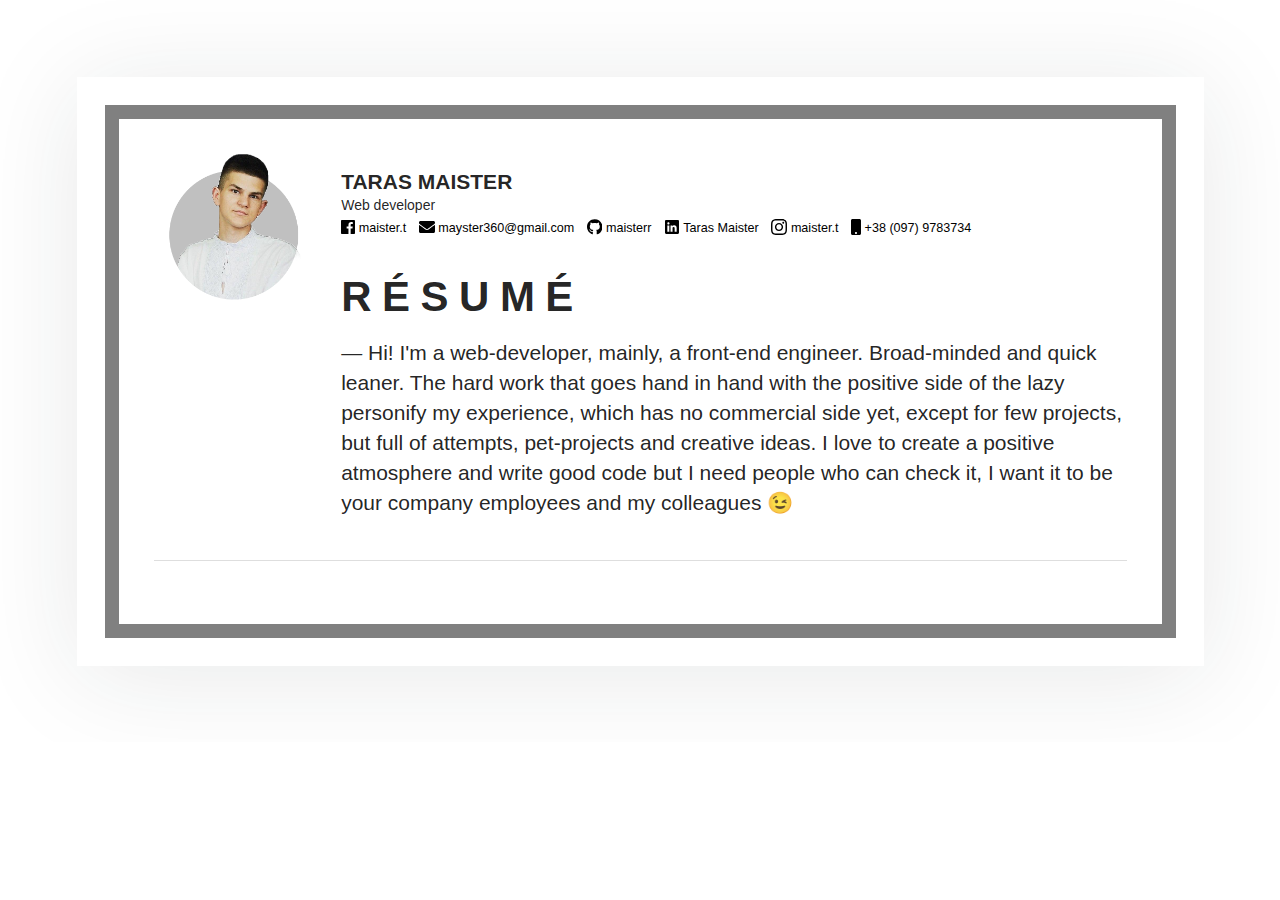
==== index.html @ 9e54b48c "Added primary information and added icons/avatar styles" ====
<!DOCTYPE html>
<html>
  <head>
    <meta charset="utf-8">
    <meta http-equiv="x-ua-compatible" content="ie=edge">
    <meta name="description" content="My very own personal website.">
    <meta name="google" content="nositelinkssearchbox">
    <meta name="google" content="notranslate">
    <meta name="googlebot" content="index,follow">
    <meta name="robots" content="index,follow">
    <meta name="subject" content="This is just a résumé.">
    <meta name="twitter:card" content="summary_large_image">
    <meta name="viewport" content="width=device-width, initial-scale=1">
    <meta name="theme-color" content="white">
    <meta property="og:description" content="&mdash; Hi! I'm a software developer, specifically, a front-end engineer. Broad-minded and quick leaner.
The hard work that goes hand in hand with the positive side of the lazy personify my experience, which has no commercial side yet, except for few projects, but full of attempts, pet-projects and creative ideas. I love to create a positive atmosphere and write good code but i need people who can check it, i want it to be your company employees and my colleagues.">
    <meta property="og:locale" content="en_US">
    <meta property="og:title" content="Taras Maister &mdash; Résumé">
    <meta property="og:type" content="website">
    <title>Maister Taras &mdash; Résumé</title>
    <link rel="stylesheet" href="./assets/styles/base.css">
    <link rel="stylesheet" href="./assets/styles/style.css">
  </head>
  <body>
  <main>
    <article>
      <div class="page" style="border-color: gray;">
        <div class="stackable grid">
          <div class="row">
            <div class="three wide center aligned column">
              <div class="avatar-wrapper">
                <object class="avatar" data="assets/images/avatar.png" role="img" aria-label="My photo"></object>
              </div>
            </div>
            <div class="thirteen wide column">
              <div class="stackable grid">
                <div class="sixteen wide column">
                  <h1 class="name">Taras Maister</h1>
                  <div class="job">Web developer</div>
                  <ul class="contacts">
                    <li>
                      <a href="https://www.facebook.com/maister.t" rel="author" class="facebook">
                        <svg class="icon" xmlns="http://www.w3.org/2000/svg" viewBox="0 0 448 512"><path d="M448 56.7v398.5c0 13.7-11.1 24.7-24.7 24.7H309.1V306.5h58.2l8.7-67.6h-67v-43.2c0-19.6 5.4-32.9 33.5-32.9h35.8v-60.5c-6.2-.8-27.4-2.7-52.2-2.7-51.6 0-87 31.5-87 89.4v49.9h-58.4v67.6h58.4V480H24.7C11.1 480 0 468.9 0 455.3V56.7C0 43.1 11.1 32 24.7 32h398.5c13.7 0 24.8 11.1 24.8 24.7z"/></svg>
                        <span>maister.t</span>
                      </a>
                    </li>
                    <li>
                      <a href="mailto:mayster360@gmail.com" rel="author" class="mail">
                        <svg class="icon" xmlns="http://www.w3.org/2000/svg" viewBox="0 0 512 512"><path d="M502.3 190.8c3.9-3.1 9.7-.2 9.7 4.7V400c0 26.5-21.5 48-48 48H48c-26.5 0-48-21.5-48-48V195.6c0-5 5.7-7.8 9.7-4.7 22.4 17.4 52.1 39.5 154.1 113.6 21.1 15.4 56.7 47.8 92.2 47.6 35.7.3 72-32.8 92.3-47.6 102-74.1 131.6-96.3 154-113.7zM256 320c23.2.4 56.6-29.2 73.4-41.4 132.7-96.3 142.8-104.7 173.4-128.7 5.8-4.5 9.2-11.5 9.2-18.9v-19c0-26.5-21.5-48-48-48H48C21.5 64 0 85.5 0 112v19c0 7.4 3.4 14.3 9.2 18.9 30.6 23.9 40.7 32.4 173.4 128.7 16.8 12.2 50.2 41.8 73.4 41.4z"></path></svg>
                        <span>mayster360@gmail.com</span>
                      </a>
                    </li>
                    <li>
                      <a href="https://github.com/maisterr" rel="author" class="github">
                        <svg class="icon" xmlns="http://www.w3.org/2000/svg" viewBox="0 0 496 512"><path d="M165.9 397.4c0 2-2.3 3.6-5.2 3.6-3.3.3-5.6-1.3-5.6-3.6 0-2 2.3-3.6 5.2-3.6 3-.3 5.6 1.3 5.6 3.6zm-31.1-4.5c-.7 2 1.3 4.3 4.3 4.9 2.6 1 5.6 0 6.2-2s-1.3-4.3-4.3-5.2c-2.6-.7-5.5.3-6.2 2.3zm44.2-1.7c-2.9.7-4.9 2.6-4.6 4.9.3 2 2.9 3.3 5.9 2.6 2.9-.7 4.9-2.6 4.6-4.6-.3-1.9-3-3.2-5.9-2.9zM244.8 8C106.1 8 0 113.3 0 252c0 110.9 69.8 205.8 169.5 239.2 12.8 2.3 17.3-5.6 17.3-12.1 0-6.2-.3-40.4-.3-61.4 0 0-70 15-84.7-29.8 0 0-11.4-29.1-27.8-36.6 0 0-22.9-15.7 1.6-15.4 0 0 24.9 2 38.6 25.8 21.9 38.6 58.6 27.5 72.9 20.9 2.3-16 8.8-27.1 16-33.7-55.9-6.2-112.3-14.3-112.3-110.5 0-27.5 7.6-41.3 23.6-58.9-2.6-6.5-11.1-33.3 2.6-67.9 20.9-6.5 69 27 69 27 20-5.6 41.5-8.5 62.8-8.5s42.8 2.9 62.8 8.5c0 0 48.1-33.6 69-27 13.7 34.7 5.2 61.4 2.6 67.9 16 17.7 25.8 31.5 25.8 58.9 0 96.5-58.9 104.2-114.8 110.5 9.2 7.9 17 22.9 17 46.4 0 33.7-.3 75.4-.3 83.6 0 6.5 4.6 14.4 17.3 12.1C428.2 457.8 496 362.9 496 252 496 113.3 383.5 8 244.8 8zM97.2 352.9c-1.3 1-1 3.3.7 5.2 1.6 1.6 3.9 2.3 5.2 1 1.3-1 1-3.3-.7-5.2-1.6-1.6-3.9-2.3-5.2-1zm-10.8-8.1c-.7 1.3.3 2.9 2.3 3.9 1.6 1 3.6.7 4.3-.7.7-1.3-.3-2.9-2.3-3.9-2-.6-3.6-.3-4.3.7zm32.4 35.6c-1.6 1.3-1 4.3 1.3 6.2 2.3 2.3 5.2 2.6 6.5 1 1.3-1.3.7-4.3-1.3-6.2-2.2-2.3-5.2-2.6-6.5-1zm-11.4-14.7c-1.6 1-1.6 3.6 0 5.9 1.6 2.3 4.3 3.3 5.6 2.3 1.6-1.3 1.6-3.9 0-6.2-1.4-2.3-4-3.3-5.6-2z"/></svg>
                        <span>maisterr</span>
                      </a>
                    </li>
                    <li>
                      <a href="https://www.linkedin.com/in/taras-maister-688119186/" rel="author" class="linkedin">
                        <svg class="icon" xmlns="http://www.w3.org/2000/svg" viewBox="0 0 512 512"><path d="M444.17 32H70.28C49.85 32 32 46.7 32 66.89v374.72C32 461.91 49.85 480 70.28 480h373.78c20.54 0 35.94-18.21 35.94-38.39V66.89C480.12 46.7 464.6 32 444.17 32zm-273.3 373.43h-64.18V205.88h64.18zM141 175.54h-.46c-20.54 0-33.84-15.29-33.84-34.43c0-19.49 13.65-34.42 34.65-34.42s33.85 14.82 34.31 34.42c-.01 19.14-13.31 34.43-34.66 34.43zm264.43 229.89h-64.18V296.32c0-26.14-9.34-44-32.56-44c-17.74 0-28.24 12-32.91 23.69c-1.75 4.2-2.22 9.92-2.22 15.76v113.66h-64.18V205.88h64.18v27.77c9.34-13.3 23.93-32.44 57.88-32.44c42.13 0 74 27.77 74 87.64z"/></svg>
                        <span>Taras Maister</span>
                      </a>
                    </li>
                    <li>
                      <a href="https://instagram.com/maister.t" rel="author" class="instagram">
                        <svg class="icon" xmlns="http://www.w3.org/2000/svg" viewBox="0 0 511 511.9"><path d="m510.949219 150.5c-1.199219-27.199219-5.597657-45.898438-11.898438-62.101562-6.5-17.199219-16.5-32.597657-29.601562-45.398438-12.800781-13-28.300781-23.101562-45.300781-29.5-16.296876-6.300781-34.898438-10.699219-62.097657-11.898438-27.402343-1.300781-36.101562-1.601562-105.601562-1.601562s-78.199219.300781-105.5 1.5c-27.199219 1.199219-45.898438 5.601562-62.097657 11.898438-17.203124 6.5-32.601562 16.5-45.402343 29.601562-13 12.800781-23.097657 28.300781-29.5 45.300781-6.300781 16.300781-10.699219 34.898438-11.898438 62.097657-1.300781 27.402343-1.601562 36.101562-1.601562 105.601562s.300781 78.199219 1.5 105.5c1.199219 27.199219 5.601562 45.898438 11.902343 62.101562 6.5 17.199219 16.597657 32.597657 29.597657 45.398438 12.800781 13 28.300781 23.101562 45.300781 29.5 16.300781 6.300781 34.898438 10.699219 62.101562 11.898438 27.296876 1.203124 36 1.5 105.5 1.5s78.199219-.296876 105.5-1.5c27.199219-1.199219 45.898438-5.597657 62.097657-11.898438 34.402343-13.300781 61.601562-40.5 74.902343-74.898438 6.296876-16.300781 10.699219-34.902343 11.898438-62.101562 1.199219-27.300781 1.5-36 1.5-105.5s-.101562-78.199219-1.300781-105.5zm-46.097657 209c-1.101562 25-5.300781 38.5-8.800781 47.5-8.601562 22.300781-26.300781 40-48.601562 48.601562-9 3.5-22.597657 7.699219-47.5 8.796876-27 1.203124-35.097657 1.5-103.398438 1.5s-76.5-.296876-103.402343-1.5c-25-1.097657-38.5-5.296876-47.5-8.796876-11.097657-4.101562-21.199219-10.601562-29.398438-19.101562-8.5-8.300781-15-18.300781-19.101562-29.398438-3.5-9-7.699219-22.601562-8.796876-47.5-1.203124-27-1.5-35.101562-1.5-103.402343s.296876-76.5 1.5-103.398438c1.097657-25 5.296876-38.5 8.796876-47.5 4.101562-11.101562 10.601562-21.199219 19.203124-29.402343 8.296876-8.5 18.296876-15 29.398438-19.097657 9-3.5 22.601562-7.699219 47.5-8.800781 27-1.199219 35.101562-1.5 103.398438-1.5 68.402343 0 76.5.300781 103.402343 1.5 25 1.101562 38.5 5.300781 47.5 8.800781 11.097657 4.097657 21.199219 10.597657 29.398438 19.097657 8.5 8.300781 15 18.300781 19.101562 29.402343 3.5 9 7.699219 22.597657 8.800781 47.5 1.199219 27 1.5 35.097657 1.5 103.398438s-.300781 76.300781-1.5 103.300781zm0 0"/><path d="m256.449219 124.5c-72.597657 0-131.5 58.898438-131.5 131.5s58.902343 131.5 131.5 131.5c72.601562 0 131.5-58.898438 131.5-131.5s-58.898438-131.5-131.5-131.5zm0 216.800781c-47.097657 0-85.300781-38.199219-85.300781-85.300781s38.203124-85.300781 85.300781-85.300781c47.101562 0 85.300781 38.199219 85.300781 85.300781s-38.199219 85.300781-85.300781 85.300781zm0 0"/><path d="m423.851562 119.300781c0 16.953125-13.746093 30.699219-30.703124 30.699219-16.953126 0-30.699219-13.746094-30.699219-30.699219 0-16.957031 13.746093-30.699219 30.699219-30.699219 16.957031 0 30.703124 13.742188 30.703124 30.699219zm0 0"/></svg>
                        <span>maister.t</span>
                      </a>
                    </li>
                    <li>
                      <a href="tel:+380979783734" rel="author" class="phone">
                        <svg class="icon" xmlns="http://www.w3.org/2000/svg" viewBox="0 0 320 512"><path d="M272 0H48C21.5 0 0 21.5 0 48v416c0 26.5 21.5 48 48 48h224c26.5 0 48-21.5 48-48V48c0-26.5-21.5-48-48-48zM160 480c-17.7 0-32-14.3-32-32s14.3-32 32-32 32 14.3 32 32-14.3 32-32 32z"></path></svg>
                        <span>+38 (097) 9783734</span>
                      </a>
                    </li>
                  </ul>
                </div>
                <div class="sixteen wide mobile only column">
                  <div class="divider"></div>
                </div>
                <div class="sixteen wide column">
                  <h2>Résumé</h2>
                  <p>&mdash; Hi! I'm a web-developer, mainly, a front-end engineer. Broad-minded and quick leaner.
                    The hard work that goes hand in hand with the positive side of the lazy personify my experience, which has no commercial side yet, except for few projects, but full of attempts, pet-projects and creative ideas. I love to create a positive atmosphere and write good code but I need people who can check it, I want it to be your company employees and my colleagues &#128521;</p>
                </div>
              </div>
            </div>
          </div>
          <div class="row">
            <div class="sixteen wide column">
              <div class="divider"></div>
            </div>
          </div>
          <div class="row">
            <div class="ten wide column">
              <!-- Experience -->
            </div>
            <div class="six wide column">
              <!-- Languages -->
              <!-- Skills -->
              <!-- Character -->
              <!-- Likes -->
              <!-- Dislikes -->
              <!-- Wants -->
              <!-- Education -->
              <!-- Articles -->
            </div>
          </div>
        </div>
      </div>
    </article>
  </main>
  </body>
</html>
---- assets/styles/base.css ----
::-moz-selection {
    background: yellow;
}
::selection {
    background: yellow;
}
*,
*:before,
*:after {
    box-sizing: inherit;
}
html {
    font-size: 14px;
    -webkit-text-size-adjust: 100%;
    text-size-adjust: 100%;
    box-sizing: border-box;
}
html,
body {
    margin: 0;
    line-height: 1.4285em;
    color: rgba(0, 0, 0, 0.87);
}
body {
    font-family: -apple-system, BlinkMacSystemFont, "Segoe UI", Roboto,
    Oxygen-Sans, Ubuntu, Cantarell, "Helvetica Neue", sans-serif;
}
h1,
h2,
h3,
h4,
h5 {
    line-height: 1.28571429em;
    margin: 0 0 1rem 0;
    font-weight: bold;
    padding: 0;
}
h1:last-child,
h2:last-child,
h3:last-child,
h4:last-child,
h5:last-child {
    margin-bottom: 0;
}
h1,
h2,
h3 {
    text-transform: uppercase;
}
h1 {
    font-weight: 900;
    font-size: 1.5rem;
    margin-bottom: 0;
}
h2 {
    font-weight: 900;
    font-size: 3rem;
    letter-spacing: 0.25em;
}
h2 + p {
    font-weight: 300;
    font-size: 1.5rem;
    margin-bottom: 0.25em;
}
h3 {
    font-weight: 700;
    font-size: 1.25rem;
    letter-spacing: 0.15em;
}
h4 {
    font-size: 1.125rem;
}
h5 {
    font-size: 1rem;
}
h6 {
    font-size: 0.75rem;
    letter-spacing: 0.15em;
    text-transform: uppercase;
    margin: 0 0 1em 0;
}
section {
    padding: 1em 0;
}
p {
    margin: 0 0 1em;
    line-height: 1.4285em;
}
p:first-child {
    margin-top: 0;
}
p:last-child {
    margin-bottom: 0;
}
strong {
    font-weight: 600;
}
small {
    font-size: 80%;
}
ul,
ol {
    list-style: none outside none;
    padding-left: 1.5em;
    margin: 0;
}
ol {
    counter-reset: ol-counter;
}
li {
    list-style: none outside none;
}
ul > li:before {
    content: "●";
    font-family: "Arial";
    float: left;
    width: 1.5em;
    margin-left: -1.5em;
    text-align: center;
}
ol > li:before {
    content: counter(ol-counter);
    counter-increment: ol-counter;
    float: left;
    width: 1rem;
    border-radius: 0.25em;
    background: transparent;
    color: inherit;
    font-weight: bold;
    font-size: 0.7em;
    font-family: inherit;
    display: flex;
    align-items: center;
    justify-content: center;
    margin-left: calc(-1.5rem + 0.5rem / 2);
    height: 1rem;
    margin-top: calc((1.4285rem - 1rem) / 2);
}
ol.inverted > li:before {
    background: black;
    color: white;
    font-weight: normal;
}
a {
    color: blue;
    background-color: transparent;
    text-decoration: none;
}
a[rel="external"]:not(.label):hover,
a.language:hover span {
    text-decoration: underline;
}

/* Prevent `sub` and `sup` elements from affecting the line height in all browsers */
sub,
sup {
    font-size: 75%;
    line-height: 0;
    position: relative;
    vertical-align: baseline;
}
sub {
    bottom: -0.25em;
}
sup {
    top: -0.5em;
}

/* Remove the border on images inside links in IE 10 */
img {
    border-style: none;
}

/* Change the font styles in all browsers, remove the margin in Firefox and Safari */
button,
input {
    font-family: inherit;
    font-size: 100%;
    line-height: 1.15;
    margin: 0;
}

/* Show the overflow in IE and Edge */
button,
input {
    overflow: visible;
}

/* Remove the inheritance of text transform in Edge, Firefox, and IE */
button {
    text-transform: none;
}

/* Correct the inability to style clickable types in iOS and Safari	*/
button,
[type="button"] {
    -webkit-appearance: button;
    appearance: button;
}

/* Remove the inner border and padding in Firefox	*/
button::-moz-focus-inner,
[type="button"]::-moz-focus-inner {
    border-style: none;
    padding: 0;
}

/* Restore the focus styles unset by the previous rule */
button:-moz-focusring,
[type="button"]:-moz-focusring {
    outline: 1px dotted ButtonText;
}

/* Add the correct box sizing in IE 10, remove the padding in IE 10 */
[type="checkbox"] {
    box-sizing: border-box;
    padding: 0;
}

/* Utiltities */
.nowrap {
    white-space: nowrap;
}

/* Article */
article {
    max-width: 100%;
    margin-left: auto;
    margin-right: auto;
}
@media only screen and (min-width: 768px) and (max-width: 991px) {
    article {
        width: 723px;
        margin-top: calc((100% - 723px) / 2);
        margin-bottom: calc((100% - 723px) / 2);
    }
}
@media only screen and (min-width: 992px) and (max-width: 1199px) {
    article {
        width: 933px;
        margin-top: calc((100% - 933px) / 2);
        margin-bottom: calc((100% - 933px) / 2);
    }
}
@media only screen and (min-width: 1200px) {
    article {
        width: 1127px;
        margin-top: calc((100% - 1127px) / 2);
        margin-bottom: calc((100% - 1127px) / 2);
    }
}

/* Page */
.page {
    position: relative;
    padding: 3em;
    background: white;
    box-shadow: 0 10px 100px 0 rgba(34, 36, 38, 0.1);
    transition: box-shadow 0.2s linear;
}
.page[style^="border-color"] {
    padding: 4.5em;
}
.page[style^="border-color"]:before {
    content: " ";
    display: block;
    position: absolute;
    left: 2em;
    top: 2em;
    right: 2em;
    bottom: 2em;
    border-color: inherit;
    border-width: 1em;
    border-style: solid;
    pointer-events: none;
    transition: border-color 0.2s ease-in-out;
}
@media only screen {
    .page:hover {
        box-shadow: 0 10px 100px 0 rgba(34, 36, 38, 0.3);
    }
}
@media only screen and (max-width: 767px) {
    .page,
    .page[style^="border-color"] {
        padding: 0;
    }
    .page[style^="border-color"]:before {
        display: none;
    }
}

/**
 * # Semantic UI - 2.4.2
 * https://github.com/Semantic-Org/Semantic-UI
 * https://www.semantic-ui.com/
 * Copyright 2014 Contributors
 * Released under the MIT license
 * https://opensource.org/licenses/MIT
 */
.grid {
    display: flex;
    flex-direction: row;
    flex-wrap: wrap;
    align-items: stretch;
    padding: 0;
    /**
     * Temporary hack to be sure avatar
     * is rendered on print preview
     */
    display: block !important;
}
.grid .grid {
    margin-left: -1em;
    margin-right: -1em;
}

/* Rows */
.grid > .row {
    position: relative;
    display: flex;
    flex-direction: row;
    flex-wrap: wrap;
    justify-content: inherit;
    align-items: stretch;
    width: 100% !important;
    padding: 0rem;
    padding-top: 1rem;
    padding-bottom: 1rem;
}

/* Columns */
/* Standard 16 column */
.grid > .column:not(.row),
.grid > .row > .column {
    position: relative;
    display: inline-block;
    width: 6.25%;
    padding-left: 1rem;
    padding-right: 1rem;
    vertical-align: top;
}
.grid > * {
    padding-left: 1rem;
    padding-right: 1rem;
}

/* Columns */
/* Vertical padding when no rows */
.grid > .column:not(.row) {
    padding-top: 1rem;
    padding-bottom: 1rem;
}
.grid > .row > .column {
    margin-top: 0;
    margin-bottom: 0;
}

/* Assume full width with one column */
.grid > .column:only-child,
.grid > .row > .column:only-child {
    width: 100%;
}

/* Column Width */
.grid > .row > [class*="one wide"].column,
.grid > .column.row > [class*="one wide"].column,
.grid > [class*="one wide"].column,
.column.grid > [class*="one wide"].column {
    width: 6.25% !important;
}
.grid > .row > [class*="two wide"].column,
.grid > .column.row > [class*="two wide"].column,
.grid > [class*="two wide"].column,
.column.grid > [class*="two wide"].column {
    width: 12.5% !important;
}
.grid > .row > [class*="three wide"].column,
.grid > .column.row > [class*="three wide"].column,
.grid > [class*="three wide"].column,
.column.grid > [class*="three wide"].column {
    width: 18.75% !important;
}
.grid > .row > [class*="four wide"].column,
.grid > .column.row > [class*="four wide"].column,
.grid > [class*="four wide"].column,
.column.grid > [class*="four wide"].column {
    width: 25% !important;
}
.grid > .row > [class*="five wide"].column,
.grid > .column.row > [class*="five wide"].column,
.grid > [class*="five wide"].column,
.column.grid > [class*="five wide"].column {
    width: 31.25% !important;
}
.grid > .row > [class*="six wide"].column,
.grid > .column.row > [class*="six wide"].column,
.grid > [class*="six wide"].column,
.column.grid > [class*="six wide"].column {
    width: 37.5% !important;
}
.grid > .row > [class*="seven wide"].column,
.grid > .column.row > [class*="seven wide"].column,
.grid > [class*="seven wide"].column,
.column.grid > [class*="seven wide"].column {
    width: 43.75% !important;
}
.grid > .row > [class*="eight wide"].column,
.grid > .column.row > [class*="eight wide"].column,
.grid > [class*="eight wide"].column,
.column.grid > [class*="eight wide"].column {
    width: 50% !important;
}
.grid > .row > [class*="nine wide"].column,
.grid > .column.row > [class*="nine wide"].column,
.grid > [class*="nine wide"].column,
.column.grid > [class*="nine wide"].column {
    width: 56.25% !important;
}
.grid > .row > [class*="ten wide"].column,
.grid > .column.row > [class*="ten wide"].column,
.grid > [class*="ten wide"].column,
.column.grid > [class*="ten wide"].column {
    width: 62.5% !important;
}
.grid > .row > [class*="eleven wide"].column,
.grid > .column.row > [class*="eleven wide"].column,
.grid > [class*="eleven wide"].column,
.column.grid > [class*="eleven wide"].column {
    width: 68.75% !important;
}
.grid > .row > [class*="twelve wide"].column,
.grid > .column.row > [class*="twelve wide"].column,
.grid > [class*="twelve wide"].column,
.column.grid > [class*="twelve wide"].column {
    width: 75% !important;
}
.grid > .row > [class*="thirteen wide"].column,
.grid > .column.row > [class*="thirteen wide"].column,
.grid > [class*="thirteen wide"].column,
.column.grid > [class*="thirteen wide"].column {
    width: 81.25% !important;
}
.grid > .row > [class*="fourteen wide"].column,
.grid > .column.row > [class*="fourteen wide"].column,
.grid > [class*="fourteen wide"].column,
.column.grid > [class*="fourteen wide"].column {
    width: 87.5% !important;
}
.grid > .row > [class*="fifteen wide"].column,
.grid > .column.row > [class*="fifteen wide"].column,
.grid > [class*="fifteen wide"].column,
.column.grid > [class*="fifteen wide"].column {
    width: 93.75% !important;
}
.grid > .row > [class*="sixteen wide"].column,
.grid > .column.row > [class*="sixteen wide"].column,
.grid > [class*="sixteen wide"].column,
.column.grid > [class*="sixteen wide"].column {
    width: 100% !important;
}

/* Center Aligned */
[class*="center aligned"].grid > .column,
[class*="center aligned"].grid > .row > .column,
.grid > [class*="center aligned"].row > .column,
.grid > [class*="center aligned"].column.column,
.grid > .row > [class*="center aligned"].column.column {
    text-align: center;
}

/* Stackable */
@media only screen and (max-width: 767px) {
    .stackable.grid > .row > .wide.column,
    .stackable.grid > .wide.column,
    .stackable.grid > .column.grid > .column,
    .stackable.grid > .column.row > .column,
    .stackable.grid > .row > .column,
    .stackable.grid > .column:not(.row),
    .grid > .stackable.row > .column {
        width: 100% !important;
        padding: 1em !important;
    }
}

/* Mobile only column */
[class*="mobile only"].grid,
.grid > [class*="mobile only"].row,
.grid > [class*="mobile only"].column,
.grid > .row > [class*="mobile only"].column {
    display: none;
}
@media only screen and (max-width: 767px) {
    [class*="mobile only"].grid,
    .grid > [class*="mobile only"].row,
    .grid > [class*="mobile only"].column,
    .grid > .row > [class*="mobile only"].column {
        display: block;
    }
}

/* Avatar */
.avatar-wrapper {
    padding: 0 1em;
    display: flex;
    align-items: center;
    justify-content: center;
}
.avatar {
    position: relative;
    max-width: 15rem;
    display: block;
    flex: 1 0 auto;
}
@media only screen and (max-width: 1199px) {
    .avatar-wrapper {
        padding: 0;
    }
}

/* Divider */
.divider {
    border-top: 1px solid rgba(222, 222, 222, 1);
}
.divider.fat {
    border-top: 0.3571428571428571em solid rgba(10, 10, 10, 1);
    width: 33%;
}

/* Language */
.language {
    font-weight: 600;
    white-space: nowrap;
}

/* Labels */
.labels > .label {
    background-color: #e8e8e8;
    border-radius: 0.28571429rem;
    color: rgba(0, 0, 0, 0.6);
    cursor: pointer;
    display: block;
    float: left;
    font-size: 0.78571429rem;
    font-weight: 600;
    line-height: 1;
    margin-bottom: 0.5em;
    padding: 0.5833em 0.833em;
    transition: background 0.1s ease;
    -webkit-transition: background 0.1s ease;
}
.labels > .label:hover {
    background-color: #e0e0e0;
    color: rgba(0, 0, 0, 0.8);
}
.labels > .label:not(:last-child) {
    margin-right: 0.5em;
}

/* Job */
.job {
    margin-bottom: 0.25rem;
}

/* Contacts */
.contacts {
    list-style: none outside none;
    display: flex;
    flex-wrap: wrap;
    padding: 0;
    margin-top: 0;
    margin-bottom: 0;
    white-space: nowrap;
    font-size: 0.9em;
    font-weight: 400;
}
.contacts li {
    margin-bottom: 0.25rem;
    margin-right: 1em;
}
.contacts li:before {
    display: none;
}
.contacts li a {
    color: black;
    transition: color 0.2s ease-in-out;
}
.contacts li a.facebook:hover {
    color: #3b5998;
}
.contacts li a.github:hover {
    color: dimgrey;
}
.contacts li a.mail:hover {
    color: dimgrey;
}
.contacts li a.skype:hover {
    color: #00aff0;
}
.contacts li a.linkedin:hover {
    color: #0077b5;
}
.contacts li a.telegram:hover {
    color: #0088cc;
}
.contacts li a.phone:hover {
    color: dimgrey;
}
.contacts li a.website {
    display: none;
}
.contacts li a .icon {
    fill: currentColor;
    height: 1.1428rem;
    vertical-align: text-bottom;
}

@media only screen and (max-width: 767px) {
    .name,
    .job,
    .contacts {
        text-align: center;
    }
    .contacts li {
        margin-right: 0;
    }
}
@media only screen and (max-width: 1199px) {
    .contacts {
        margin-top: 1em;
        flex-direction: column;
    }
}

/* Native <details> element styling */
details {
    display: block;
}
details > summary::-webkit-details-marker {
    margin-left: 0.25em;
    margin-right: 0.25em;
}
details > summary {
    display: list-item;
    cursor: pointer;
}
details > div {
    margin-top: 0.5em;
}
details > div:after {
    content: " ";
    clear: both;
    display: block;
}

/* Alternative to <details> compatible with Safari */
.details > input {
    -webkit-appearance: none;
    -moz-appearance: none;
    appearance: none;
    border: none;
    border-radius: 0;
    background: none;
    transition: 0.2s;
    cursor: pointer;
    width: 1.5em;
    display: inline-flex;
    align-items: center;
    justify-content: center;
    flex: 0 0 auto;
    height: 1.5em;
    vertical-align: top;
    outline: none;
}
.details > input:after {
    content: " ";
    border-top: 0.35em solid transparent;
    border-bottom: 0.35em solid transparent;
    border-left: 0.5em solid black;
    position: relative;
    width: 0.5em;
    height: 0.7em;
    cursor: pointer;
}
.details > input:checked {
    transform: rotate(90deg);
}
.details > label.summary {
    cursor: pointer;
}
.details > input:checked ~ div {
    display: block;
}
.details > div {
    display: none;
}
.details > div.labels {
    margin-top: 0.5em;
}
.details > div:after {
    content: " ";
    clear: both;
    display: block;
}

/* Details as a standalone block */
div.details > input:first-child {
    float: left;
}
div.details > input:first-child + label {
    width: calc(100% - 1.5em);
    padding: 0;
    display: inline-block;
}
div.details > input:first-child + label + .details-body {
    padding-left: 1.5em;
}

/* Details as a list item */
li.details {
    list-style-type: none;
}
li.details:before {
    display: none;
}
li.details > input {
    float: left;
    margin-left: -1.5em;
}

/* Highlighted list item */
li.highlighted {
    padding: 0.5em;
    background: rgba(0, 0, 0, 0.04);
    border-radius: 4px;
}

/* Bordered list item */
li.bordered {
    border: 1px solid rgba(0, 0, 0, 0.125);
    border-radius: 4px;
    padding: 0.5em;
    transition: all 0.2s linear;
}
li.bordered:hover {
    background: #fafafa;
}
li.bordered > ul > li.details > div,
li.bordered > ul > details > div {
    padding: 0.5em 0.5em 0 2em;
    border-top: 1px solid rgb(224, 224, 224);
    margin-top: 0.5em;
    margin-left: -2em;
    margin-right: -0.5em;
}

/* Timeline */
.timeline {
    list-style: none outside none;
    padding: 0;
    margin: 0;
}
.timeline:not(:last-child) {
    margin-bottom: 1em;
}
.timeline > li:before {
    display: none;
}
.timeline > li:not(:last-child) {
    margin-bottom: 1em;
}
.timeline > li p {
    margin: 0;
}

/* Tags */
.tags.small {
    font-size: 0.88em;
}
.tags.bulleted .tag:not(:last-child):after {
    content: "●";
    display: inline-block;
    font-family: "Arial";
    font-size: 1rem;
    margin: 0 0.25em 0 0.25em;
}

/* Print */
@media print {
    .page,
    .page[style] {
        padding: 0;
        box-shadow: none;
        border-color: transparent !important;
    }
    .grid {
        display: block;
    }
    .avatar-wrapper {
        padding: 0;
    }
    .contacts {
        margin-top: 1em;
    }
    .contacts li a.website {
        display: block;
    }
    .credits {
        display: none;
    }
}

/* Color */
.color {
    cursor: pointer;
    white-space: nowrap;
    background: inherit;
    color: inherit;
    font: inherit;
    border: none;
    margin: 0;
    padding: 0;
}
.color:before {
    content: " ";
    display: inline-block;
    border-radius: 100%;
    margin: 0.27em;
    height: 0.88em;
    width: 0.88em;
    vertical-align: top;
    position: relative;
}
.color.midnightblue:before {
    background-color: midnightblue;
}
.color.chartreuse:before {
    background-color: chartreuse;
}

/* Audio button */
button.audio {
    cursor: pointer;
    background: inherit;
    font: inherit;
    border: none;
    margin: 0;
    padding: 0;
}
button.audio svg {
    height: 16px;
    width: 16px;
    vertical-align: text-top;
}

/* Resume */
#resume {
    color: inherit;
    transition: 0.2s;
    opacity: 0.75;
    padding: 0 0.25em 0.25em 0.25em;
    margin-left: -0.25em;
    display: inline-block;
}
#resume:hover {
    opacity: 1;
}
#resume .dots {
    background: #808080;
    color: white;
    padding: 0 0.2em;
    border-radius: 3px;
    height: 1em;
    line-height: 1em;
    margin-top: 0.2857142857em;
    float: left;
    margin-right: 0.2857142857em;
}
#resume .dots .dot {
    float: left;
    height: 0.42857142857em;
    width: 0.42857142857em;
    background: white;
    border-radius: 100%;
    margin-top: 0.2857142857em;
    vertical-align: top;
}
#resume .dots .dot:not(:last-child) {
    margin-right: 0.2142857em;
}

/* Dialog */
dialog {
    display: none;
    height: 100%;
    width: 100%;
    z-index: 3;
    padding: 0;
    border: none;
    margin: 0;
    position: absolute;
    top: 0;
    left: 0;
    background: white;
}
dialog .photos {
    height: 100%;
    width: 100%;
    overflow: auto;
    display: inline-flex;
    -webkit-overflow-scrolling: touch;
}
dialog .photos img {
    display: block;
    width: auto;
    height: 100%;
    padding: 4px 0 4px 4px;
}
dialog .photos img:last-child {
    padding-right: 4px;
}
dialog:target {
    display: block;
}
dialog:target ~ * {
    display: none;
}

/* Close */
.close {
    text-indent: -9999px;
    position: absolute;
    z-index: 1;
    top: 2em;
    left: 2em;
    display: inline-block;
    width: 4em;
    height: 4em;
    overflow: hidden;
}
.close:before,
.close:after {
    content: " ";
    position: absolute;
    width: 100%;
    top: 50%;
    left: 0;
    margin-top: -1px;
    background: white;
    height: 1px;
}
.close:before {
    transform: rotate(45deg);
}
.close:after {
    transform: rotate(-45deg);
}

/* Credits */
.credits {
    text-align: right;
    padding: 0.5em;
    line-height: 1em;
    opacity: 0.75;
    transition: opacity 0.2s linear;
}
.credits:hover {
    opacity: 1;
}
@media only screen and (max-width: 767px) {
    .credits {
        display: none;
    }
}

/* Hide header, reveal footer */
header {
    position: fixed;
    z-index: 1;
    background: white;
    top: 0;
    left: 0;
    height: 2em;
    width: 100%;
}
header + main {
    margin-top: 2em;
}
main {
    overflow: auto;
    z-index: 2;
    background: white;
    position: relative;
}
main:nth-last-child(3) {
    margin-bottom: 50vh;
}
footer {
    height: 50vh;
    position: fixed;
    bottom: 0;
    left: 0;
    width: 100%;
    background: whitesmoke;
    display: flex;
    align-items: center;
    justify-content: center;
    z-index: 1;
}
@media only screen and (max-width: 767px) {
    header {
        height: auto;
        position: relative;
    }
    header + main {
        margin-top: 0;
    }
    main:nth-last-child(3) {
        margin-bottom: 0;
    }
    footer {
        height: auto;
        position: relative;
        padding: 1em;
    }
}
@media print {
    header,
    footer {
        display: none;
    }
    header + main {
        margin-top: 0;
    }
    main:nth-last-child(3) {
        margin-bottom: 0;
    }
}
---- assets/styles/style.css ----
/* contact icons changes*/
.contacts li a.instagram:hover {
    color: #c13584;
}
.contacts li a.linkedin:hover {
    color: #0e76a8;
}

.contacts li a.phone:hover {
    color: #008000;
}
.contacts li a.mail:hover {
    color: #D44638;
}
/*------------------------*/

/* avatar sizing */
.avatar{
    max-width: 10rem;
}
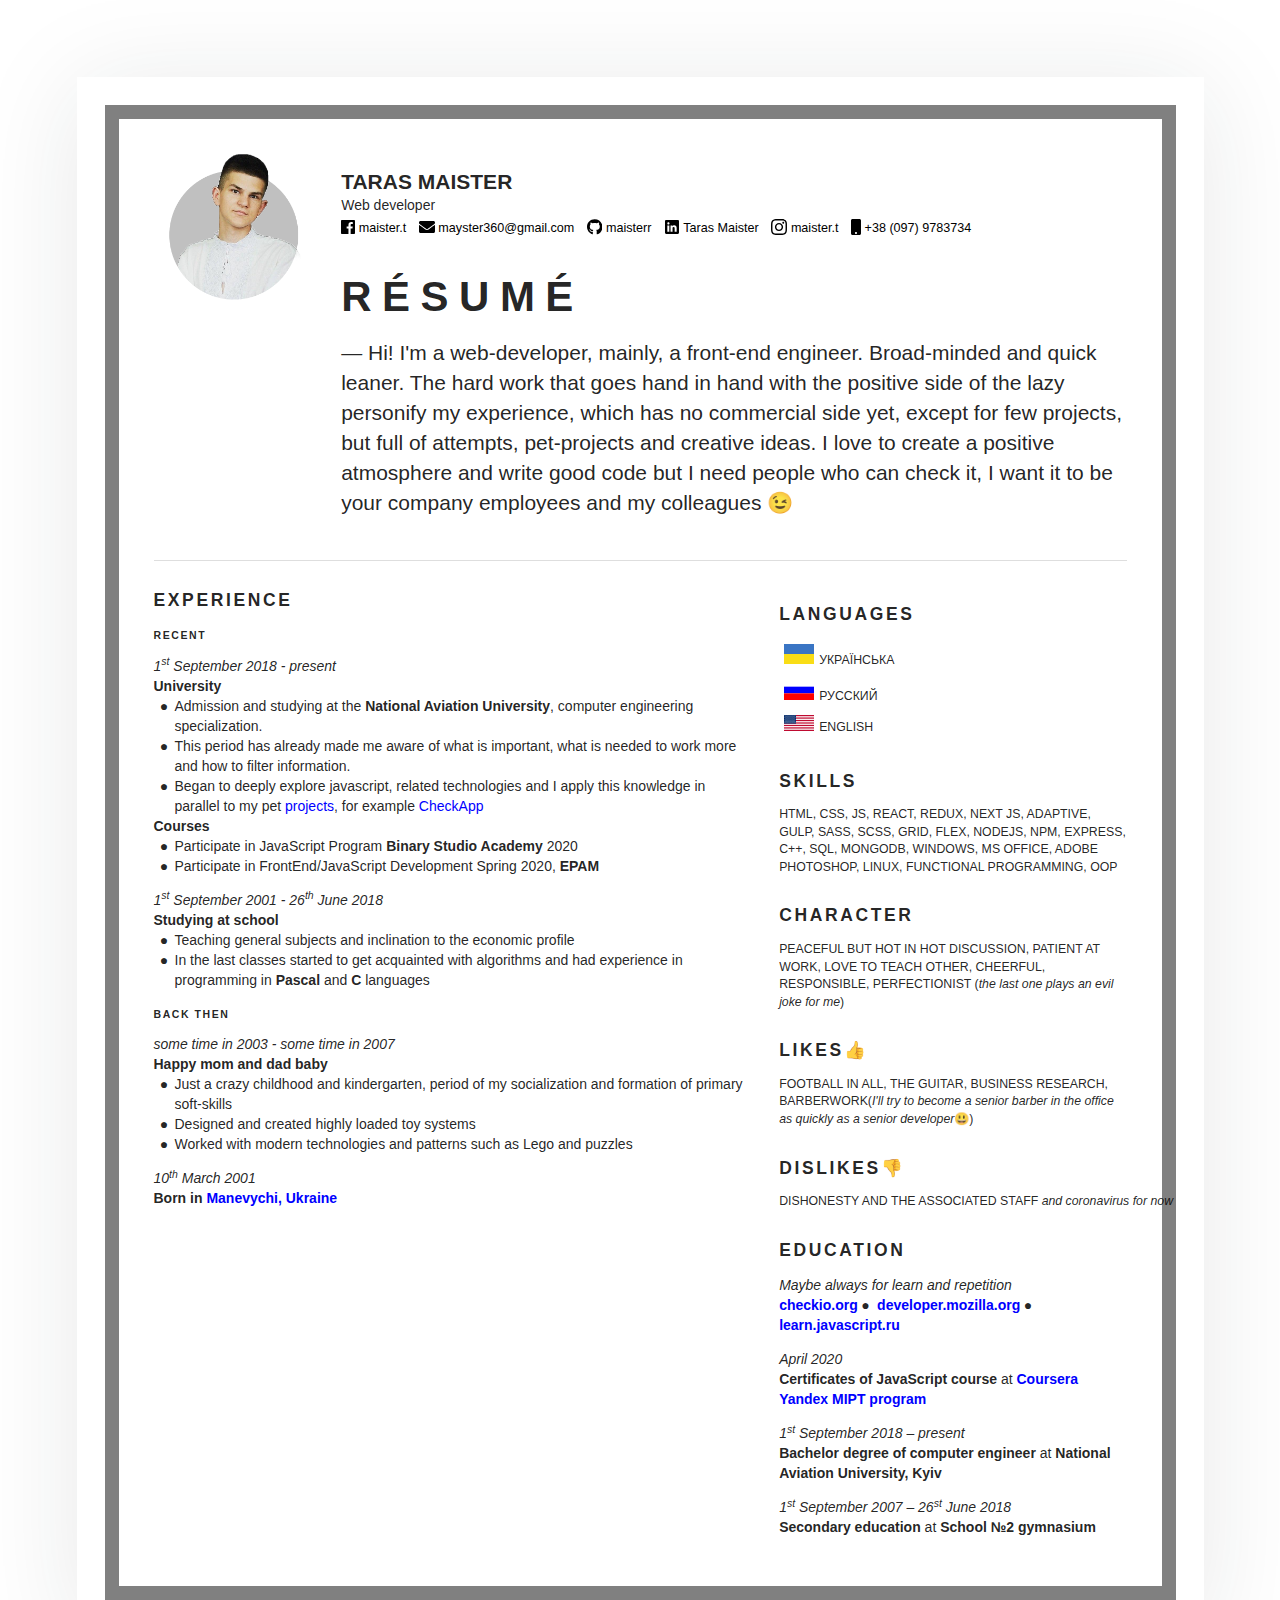
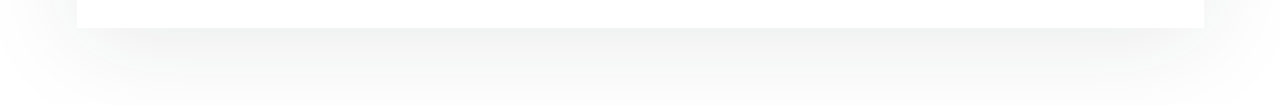
==== commit cfb269bb: "Added secondary information and adds flags feature (close #12)" ====
--- a/index.html
+++ b/index.html
@@ -94,16 +94,98 @@
           </div>
           <div class="row">
             <div class="ten wide column">
-              <!-- Experience -->
+              <h3>Experience</h3>
+              <h6>Recent</h6>
+              <ul class="timeline">
+                <li>
+                  <p><em>1<sup>st</sup> September 2018 - present</em></p>
+                  <p><strong>University</strong></p>
+                  <ul>
+                    <li>Admission and studying at the <strong>National Aviation University</strong>, computer engineering specialization.</li>
+                    <li>This period has already made me aware of what is important, what is needed to work more and how to filter information.</li>
+                    <li>Began to deeply explore javascript, related technologies and I apply this knowledge in parallel to my pet <a href="https://github.com/maisteRR?tab=repositories">projects</a>, for example <a href="https://github.com/maisteRR/checkApp">CheckApp</a></li>
+                  </ul>
+                  <p><strong>Courses</strong></p>
+                  <ul>
+                    <li>Participate in JavaScript Program <strong>Binary Studio Academy</strong> 2020</li>
+                    <li>Participate in FrontEnd/JavaScript Development Spring 2020, <strong>EPAM</strong></li>
+                  </ul>
+                </li>
+              <li>
+                <p><em>1<sup>st</sup> September 2001 - 26<sup>th</sup> June 2018</em></p>
+                <p><strong>Studying at school</strong></p>
+                <ul>
+                  <li>Teaching general subjects and inclination to the economic profile</li>
+                  <li>In the last classes started to get acquainted with algorithms and had experience in programming in <strong>Pascal</strong> and <strong>C</strong> languages</li>
+                </ul>
+              </li>
+              <h6>Back then</h6>
+                <li>
+                  <p><em>some time in 2003 - some time in 2007</em></p>
+                  <p><strong> Happy mom and dad baby</strong></p>
+                  <ul>
+                    <li>Just a crazy childhood and kindergarten, period of my socialization and formation of primary soft-skills</li>
+                    <li>Designed and created highly loaded toy systems</li>
+                    <li>Worked with modern technologies and patterns such as Lego and puzzles</li>
+                  </ul>
+                </li>
+                <li>
+                  <p><em>10<sup>th</sup> March 2001</em></p>
+                  <p><strong>Born in <a href="https://www.google.com.ua/maps/place/%D0%9C%D0%B0%D0%BD%D0%B5%D0%B2%D0%B8%D1%87%D0%B8,+%D0%92%D0%BE%D0%BB%D1%8B%D0%BD%D1%81%D0%BA%D0%B0%D1%8F+%D0%BE%D0%B1%D0%BB%D0%B0%D1%81%D1%82%D1%8C/@51.2923498,25.5120987,13z/data=!3m1!4b1!4m5!3m4!1s0x472676f485865aab:0xc7ecad5a96c66866!8m2!3d51.2906483!4d25.5612825?hl=ua" rel="external">Manevychi, Ukraine</a></strong></p>
+                </li>
+              </ul>
             </div>
             <div class="six wide column">
-              <!-- Languages -->
-              <!-- Skills -->
-              <!-- Character -->
-              <!-- Likes -->
-              <!-- Dislikes -->
+              <section>
+                <h3>Languages</h3>
+                <p class="tags small">
+                  <span class="flag ua">УКРАЇНСЬКА</span>
+                  <span class="flag ru">РУССКИЙ</span>
+                  <span class="flag en">ENGLISH</span>
+                </p>
+              </section>
+              <section>
+                <h3>Skills</h3>
+                <p class="tags small">HTML, CSS, JS, REACT, REDUX, NEXT JS, ADAPTIVE, GULP, SASS, SCSS, GRID, FLEX, NODEJS, NPM, EXPRESS, C++, SQL, MONGODB, WINDOWS, MS OFFICE, ADOBE PHOTOSHOP, LINUX, FUNCTIONAL PROGRAMMING, OOP</p>
+              </section>
+              <section>
+                <h3>Character</h3>
+                <p class="tags small">PEACEFUL BUT HOT IN HOT DISCUSSION, PATIENT AT WORK, LOVE TO TEACH OTHER, CHEERFUL, RESPONSIBLE, PERFECTIONIST (<em>the last one plays an evil joke for me</em>)</p>
+              </section>
+              <section>
+                <h3>Likes&#128077;</h3>
+                <p class="tags small">FOOTBALL IN ALL, THE GUITAR, BUSINESS RESEARCH, BARBERWORK(<em>I'll try to become a senior barber in the office as quickly as a senior developer</em>&#128515;)</p>
+              </section>
+              <section>
+                <h3>Dislikes&#128078;</h3>
+                <p class="tags small"><span class="nowrap">DISHONESTY AND THE ASSOCIATED STAFF <em>and coronavirus for now</em></p>
+              </section>
               <!-- Wants -->
-              <!-- Education -->
+              <section>
+                <h3>Education</h3>
+                <ul class="timeline">
+                  <li>
+                    <div><em>Maybe always for learn and repetition</em></div>
+                    <p class="tags bulleted">
+                      <span class="tag"><a href="https://checkio.org/" rel="external"><strong>checkio.org</strong></a></span>
+                      <span class="tag"><a href="https://developer.mozilla.org/" rel="external"><strong>developer.mozilla.org</strong></a></span>
+                      <span class="tag"><a href="https://learn.javascript.ru/" rel="external"><strong>learn.javascript.ru</strong></a></span>
+                    </p>
+                  </li>
+                  <li>
+                    <div><em>April 2020</em></div>
+                    <div><strong>Certificates of JavaScript course </strong> at <a href="https://www.coursera.org/account/accomplishments/verify/WKU7RLFSVSRS?utm_source=link&utm_campaign=copybutton_certificate" rel="external"><strong>Coursera Yandex MIPT program</strong></a></div>
+                  </li>
+                  <li>
+                    <div><em>1<sup>st</sup> September 2018 &ndash; present</em></div>
+                    <div><strong>Bachelor degree of computer engineer</strong> at <strong>National Aviation University, Kyiv</strong></div>
+                  </li>
+                  <li>
+                    <div><em>1<sup>st</sup> September 2007 &ndash; 26<sup>st</sup> June 2018</em></div>
+                    <div><strong>Secondary education</strong> at <strong>School №2 gymnasium</strong></div>
+                  </li>
+                </ul>
+              </section>
               <!-- Articles -->
             </div>
           </div>
--- a/assets/styles/style.css
+++ b/assets/styles/style.css
@@ -1,3 +1,8 @@
+/* selection color*/
+::selection{
+    background: #c0c0c0;
+}
+
 /* contact icons changes*/
 .contacts li a.instagram:hover {
     color: #c13584;
@@ -12,9 +17,34 @@
 .contacts li a.mail:hover {
     color: #D44638;
 }
-/*------------------------*/
 
 /* avatar sizing */
 .avatar{
     max-width: 10rem;
-}+}
+
+/* flags */
+.flag{
+    display: block;
+}
+.flag::before{
+    display: inline-block;
+    width: 40px;
+    padding: 5px;
+}
+.ua::before{
+    content: url('[data-uri]');
+}
+.ru::before {
+    content: url('[data-uri]');
+}
+.en::before {
+    content: url('[data-uri]');
+}
+
+/* timeline item margin bottom */
+.timeline > li:not(:last-child) {
+    margin-bottom: 1em;
+}
+
+/* invert */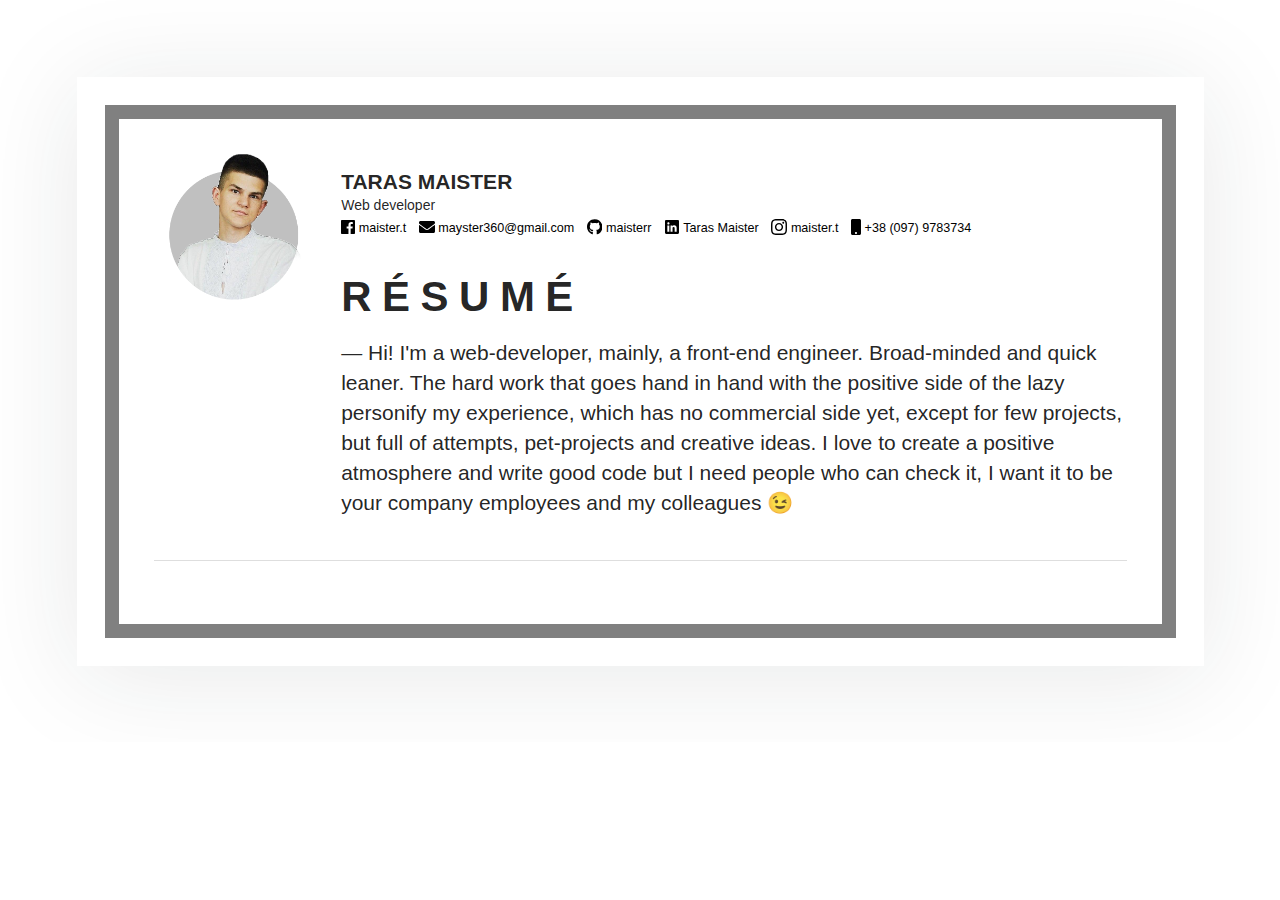
==== commit 4fab75c3: "Merge pull request #13 from maisteRR/patch/content/primary" ====
--- a/index.html
+++ b/index.html
@@ -94,98 +94,16 @@
           </div>
           <div class="row">
             <div class="ten wide column">
-              <h3>Experience</h3>
-              <h6>Recent</h6>
-              <ul class="timeline">
-                <li>
-                  <p><em>1<sup>st</sup> September 2018 - present</em></p>
-                  <p><strong>University</strong></p>
-                  <ul>
-                    <li>Admission and studying at the <strong>National Aviation University</strong>, computer engineering specialization.</li>
-                    <li>This period has already made me aware of what is important, what is needed to work more and how to filter information.</li>
-                    <li>Began to deeply explore javascript, related technologies and I apply this knowledge in parallel to my pet <a href="https://github.com/maisteRR?tab=repositories">projects</a>, for example <a href="https://github.com/maisteRR/checkApp">CheckApp</a></li>
-                  </ul>
-                  <p><strong>Courses</strong></p>
-                  <ul>
-                    <li>Participate in JavaScript Program <strong>Binary Studio Academy</strong> 2020</li>
-                    <li>Participate in FrontEnd/JavaScript Development Spring 2020, <strong>EPAM</strong></li>
-                  </ul>
-                </li>
-              <li>
-                <p><em>1<sup>st</sup> September 2001 - 26<sup>th</sup> June 2018</em></p>
-                <p><strong>Studying at school</strong></p>
-                <ul>
-                  <li>Teaching general subjects and inclination to the economic profile</li>
-                  <li>In the last classes started to get acquainted with algorithms and had experience in programming in <strong>Pascal</strong> and <strong>C</strong> languages</li>
-                </ul>
-              </li>
-              <h6>Back then</h6>
-                <li>
-                  <p><em>some time in 2003 - some time in 2007</em></p>
-                  <p><strong> Happy mom and dad baby</strong></p>
-                  <ul>
-                    <li>Just a crazy childhood and kindergarten, period of my socialization and formation of primary soft-skills</li>
-                    <li>Designed and created highly loaded toy systems</li>
-                    <li>Worked with modern technologies and patterns such as Lego and puzzles</li>
-                  </ul>
-                </li>
-                <li>
-                  <p><em>10<sup>th</sup> March 2001</em></p>
-                  <p><strong>Born in <a href="https://www.google.com.ua/maps/place/%D0%9C%D0%B0%D0%BD%D0%B5%D0%B2%D0%B8%D1%87%D0%B8,+%D0%92%D0%BE%D0%BB%D1%8B%D0%BD%D1%81%D0%BA%D0%B0%D1%8F+%D0%BE%D0%B1%D0%BB%D0%B0%D1%81%D1%82%D1%8C/@51.2923498,25.5120987,13z/data=!3m1!4b1!4m5!3m4!1s0x472676f485865aab:0xc7ecad5a96c66866!8m2!3d51.2906483!4d25.5612825?hl=ua" rel="external">Manevychi, Ukraine</a></strong></p>
-                </li>
-              </ul>
+              <!-- Experience -->
             </div>
             <div class="six wide column">
-              <section>
-                <h3>Languages</h3>
-                <p class="tags small">
-                  <span class="flag ua">УКРАЇНСЬКА</span>
-                  <span class="flag ru">РУССКИЙ</span>
-                  <span class="flag en">ENGLISH</span>
-                </p>
-              </section>
-              <section>
-                <h3>Skills</h3>
-                <p class="tags small">HTML, CSS, JS, REACT, REDUX, NEXT JS, ADAPTIVE, GULP, SASS, SCSS, GRID, FLEX, NODEJS, NPM, EXPRESS, C++, SQL, MONGODB, WINDOWS, MS OFFICE, ADOBE PHOTOSHOP, LINUX, FUNCTIONAL PROGRAMMING, OOP</p>
-              </section>
-              <section>
-                <h3>Character</h3>
-                <p class="tags small">PEACEFUL BUT HOT IN HOT DISCUSSION, PATIENT AT WORK, LOVE TO TEACH OTHER, CHEERFUL, RESPONSIBLE, PERFECTIONIST (<em>the last one plays an evil joke for me</em>)</p>
-              </section>
-              <section>
-                <h3>Likes&#128077;</h3>
-                <p class="tags small">FOOTBALL IN ALL, THE GUITAR, BUSINESS RESEARCH, BARBERWORK(<em>I'll try to become a senior barber in the office as quickly as a senior developer</em>&#128515;)</p>
-              </section>
-              <section>
-                <h3>Dislikes&#128078;</h3>
-                <p class="tags small"><span class="nowrap">DISHONESTY AND THE ASSOCIATED STAFF <em>and coronavirus for now</em></p>
-              </section>
+              <!-- Languages -->
+              <!-- Skills -->
+              <!-- Character -->
+              <!-- Likes -->
+              <!-- Dislikes -->
               <!-- Wants -->
-              <section>
-                <h3>Education</h3>
-                <ul class="timeline">
-                  <li>
-                    <div><em>Maybe always for learn and repetition</em></div>
-                    <p class="tags bulleted">
-                      <span class="tag"><a href="https://checkio.org/" rel="external"><strong>checkio.org</strong></a></span>
-                      <span class="tag"><a href="https://developer.mozilla.org/" rel="external"><strong>developer.mozilla.org</strong></a></span>
-                      <span class="tag"><a href="https://learn.javascript.ru/" rel="external"><strong>learn.javascript.ru</strong></a></span>
-                    </p>
-                  </li>
-                  <li>
-                    <div><em>April 2020</em></div>
-                    <div><strong>Certificates of JavaScript course </strong> at <a href="https://www.coursera.org/account/accomplishments/verify/WKU7RLFSVSRS?utm_source=link&utm_campaign=copybutton_certificate" rel="external"><strong>Coursera Yandex MIPT program</strong></a></div>
-                  </li>
-                  <li>
-                    <div><em>1<sup>st</sup> September 2018 &ndash; present</em></div>
-                    <div><strong>Bachelor degree of computer engineer</strong> at <strong>National Aviation University, Kyiv</strong></div>
-                  </li>
-                  <li>
-                    <div><em>1<sup>st</sup> September 2007 &ndash; 26<sup>st</sup> June 2018</em></div>
-                    <div><strong>Secondary education</strong> at <strong>School №2 gymnasium</strong></div>
-                  </li>
-                </ul>
-              </section>
+              <!-- Education -->
               <!-- Articles -->
             </div>
           </div>
--- a/assets/styles/style.css
+++ b/assets/styles/style.css
@@ -1,8 +1,3 @@
-/* selection color*/
-::selection{
-    background: #c0c0c0;
-}
-
 /* contact icons changes*/
 .contacts li a.instagram:hover {
     color: #c13584;
@@ -17,34 +12,9 @@
 .contacts li a.mail:hover {
     color: #D44638;
 }
+/*------------------------*/
 
 /* avatar sizing */
 .avatar{
     max-width: 10rem;
-}
-
-/* flags */
-.flag{
-    display: block;
-}
-.flag::before{
-    display: inline-block;
-    width: 40px;
-    padding: 5px;
-}
-.ua::before{
-    content: url('[data-uri]');
-}
-.ru::before {
-    content: url('[data-uri]');
-}
-.en::before {
-    content: url('[data-uri]');
-}
-
-/* timeline item margin bottom */
-.timeline > li:not(:last-child) {
-    margin-bottom: 1em;
-}
-
-/* invert */+}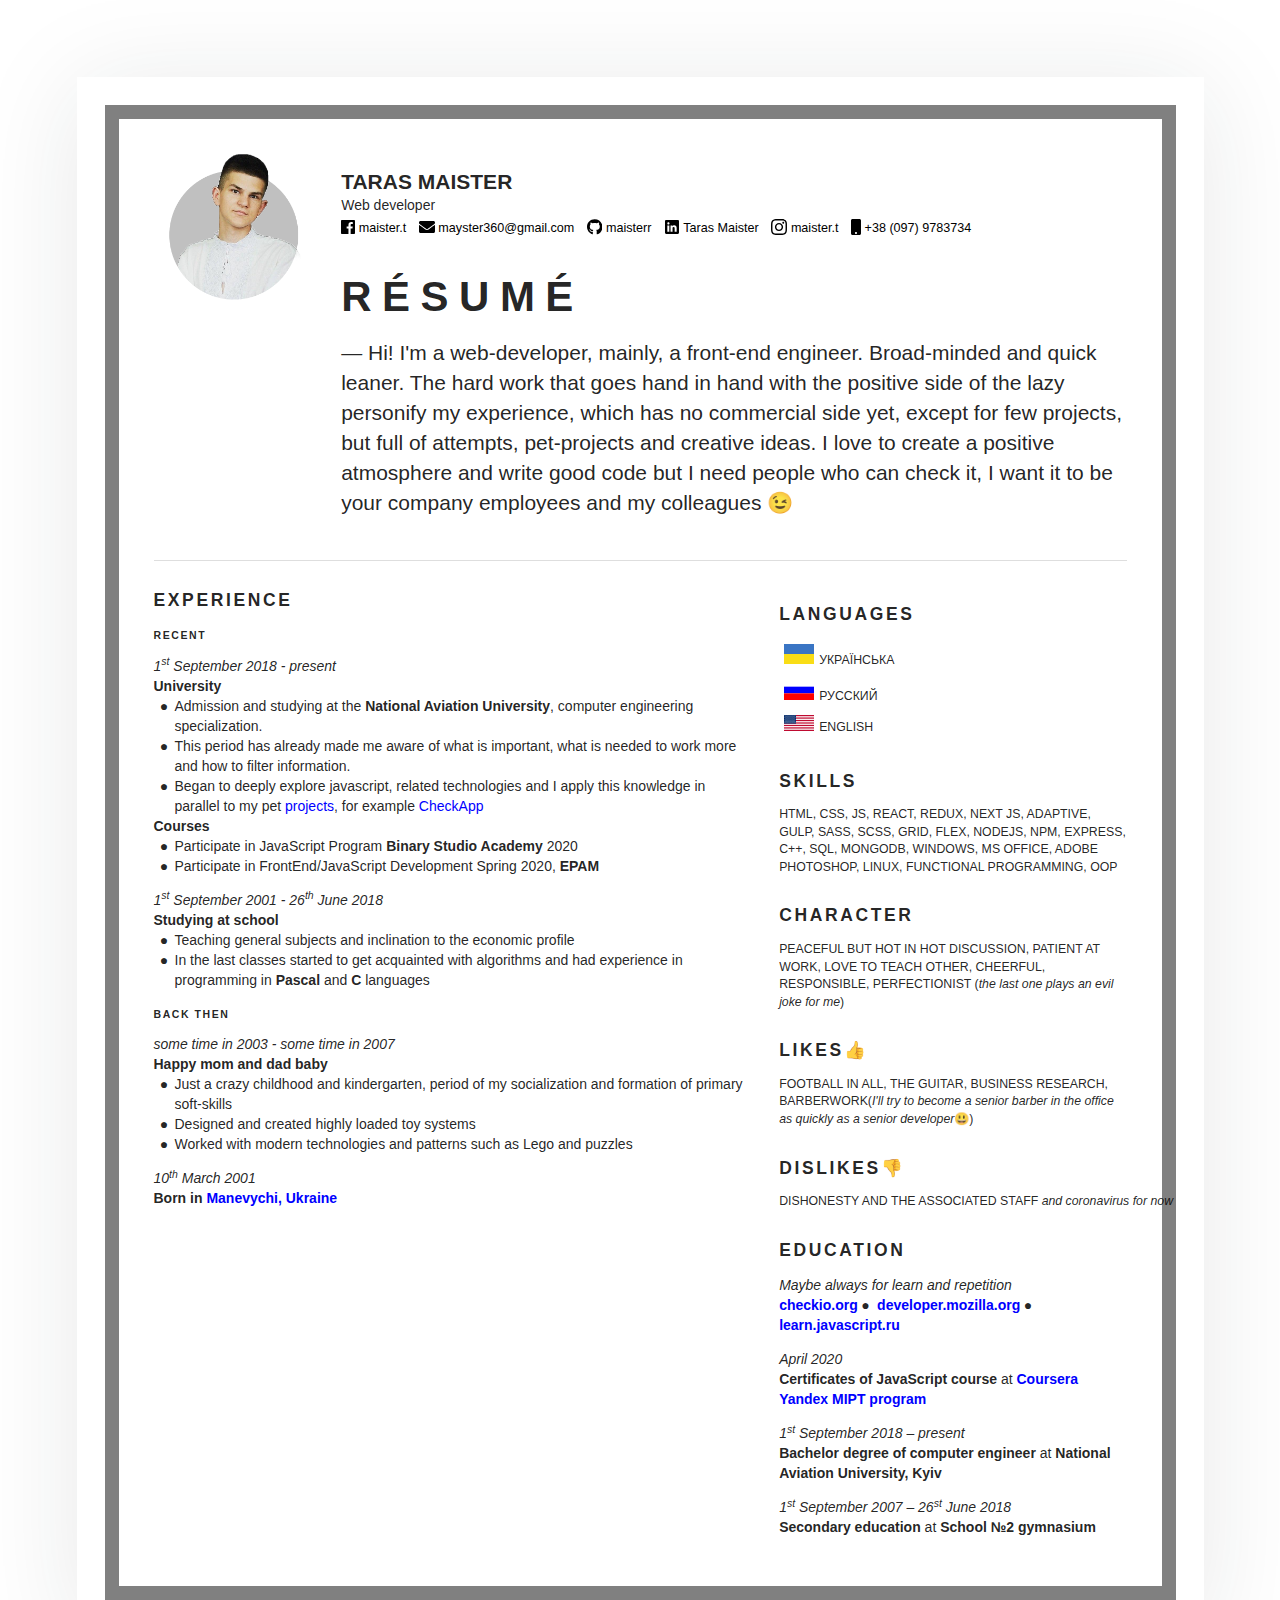
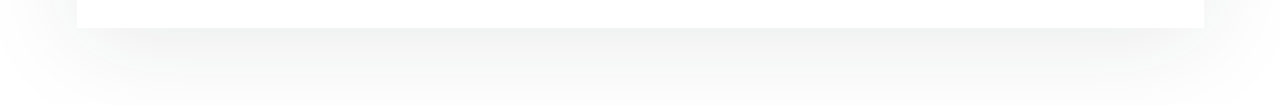
==== commit d380b96e: "Merge pull request #14 from maisteRR/patch/content/primary" ====
--- a/index.html
+++ b/index.html
@@ -17,6 +17,27 @@
     <meta property="og:locale" content="en_US">
     <meta property="og:title" content="Taras Maister &mdash; Résumé">
     <meta property="og:type" content="website">
+    <link rel="apple-touch-icon-precomposed" sizes="57x57" href="./assets/images/favicon/apple-touch-icon-57x57.png" />
+    <link rel="apple-touch-icon-precomposed" sizes="114x114" href="./assets/images/favicon/apple-touch-icon-114x114.png" />
+    <link rel="apple-touch-icon-precomposed" sizes="72x72" href="./assets/images/favicon/apple-touch-icon-72x72.png" />
+    <link rel="apple-touch-icon-precomposed" sizes="144x144" href="./assets/images/favicon/apple-touch-icon-144x144.png" />
+    <link rel="apple-touch-icon-precomposed" sizes="60x60" href="./assets/images/favicon/apple-touch-icon-60x60.png" />
+    <link rel="apple-touch-icon-precomposed" sizes="120x120" href="./assets/images/favicon/apple-touch-icon-120x120.png" />
+    <link rel="apple-touch-icon-precomposed" sizes="76x76" href="./assets/images/favicon/apple-touch-icon-76x76.png" />
+    <link rel="apple-touch-icon-precomposed" sizes="152x152" href="./assets/images/favicon/apple-touch-icon-152x152.png" />
+    <link rel="icon" type="image/png" href="./assets/images/favicon/favicon-196x196.png" sizes="196x196" />
+    <link rel="icon" type="image/png" href="./assets/images/favicon/favicon-96x96.png" sizes="96x96" />
+    <link rel="icon" type="image/png" href="./assets/images/favicon/favicon-32x32.png" sizes="32x32" />
+    <link rel="icon" type="image/png" href="./assets/images/favicon/favicon-16x16.png" sizes="16x16" />
+    <link rel="icon" type="image/png" href="./assets/images/favicon/favicon-128.png" sizes="128x128" />
+    <meta name="application-name" content="&nbsp;"/>
+    <meta name="msapplication-TileColor" content="#FFFFFF" />
+    <meta name="msapplication-TileImage" content="./assets/images/favicon/mstile-144x144.png" />
+    <meta name="msapplication-square70x70logo" content="./assets/images/favicon/mstile-70x70.png" />
+    <meta name="msapplication-square150x150logo" content="./assets/images/favicon/mstile-150x150.png" />
+    <meta name="msapplication-wide310x150logo" content="./assets/images/favicon/mstile-310x150.png" />
+    <meta name="msapplication-square310x310logo" content="./assets/images/favicon/mstile-310x310.png" />
+
     <title>Maister Taras &mdash; Résumé</title>
     <link rel="stylesheet" href="./assets/styles/base.css">
     <link rel="stylesheet" href="./assets/styles/style.css">
@@ -94,16 +115,98 @@
           </div>
           <div class="row">
             <div class="ten wide column">
-              <!-- Experience -->
+              <h3>Experience</h3>
+              <h6>Recent</h6>
+              <ul class="timeline">
+                <li>
+                  <p><em>1<sup>st</sup> September 2018 - present</em></p>
+                  <p><strong>University</strong></p>
+                  <ul>
+                    <li>Admission and studying at the <strong>National Aviation University</strong>, computer engineering specialization.</li>
+                    <li>This period has already made me aware of what is important, what is needed to work more and how to filter information.</li>
+                    <li>Began to deeply explore javascript, related technologies and I apply this knowledge in parallel to my pet <a href="https://github.com/maisteRR?tab=repositories">projects</a>, for example <a href="https://github.com/maisteRR/checkApp">CheckApp</a></li>
+                  </ul>
+                  <p><strong>Courses</strong></p>
+                  <ul>
+                    <li>Participate in JavaScript Program <strong>Binary Studio Academy</strong> 2020</li>
+                    <li>Participate in FrontEnd/JavaScript Development Spring 2020, <strong>EPAM</strong></li>
+                  </ul>
+                </li>
+              <li>
+                <p><em>1<sup>st</sup> September 2001 - 26<sup>th</sup> June 2018</em></p>
+                <p><strong>Studying at school</strong></p>
+                <ul>
+                  <li>Teaching general subjects and inclination to the economic profile</li>
+                  <li>In the last classes started to get acquainted with algorithms and had experience in programming in <strong>Pascal</strong> and <strong>C</strong> languages</li>
+                </ul>
+              </li>
+              <h6>Back then</h6>
+                <li>
+                  <p><em>some time in 2003 - some time in 2007</em></p>
+                  <p><strong> Happy mom and dad baby</strong></p>
+                  <ul>
+                    <li>Just a crazy childhood and kindergarten, period of my socialization and formation of primary soft-skills</li>
+                    <li>Designed and created highly loaded toy systems</li>
+                    <li>Worked with modern technologies and patterns such as Lego and puzzles</li>
+                  </ul>
+                </li>
+                <li>
+                  <p><em>10<sup>th</sup> March 2001</em></p>
+                  <p><strong>Born in <a href="https://www.google.com.ua/maps/place/%D0%9C%D0%B0%D0%BD%D0%B5%D0%B2%D0%B8%D1%87%D0%B8,+%D0%92%D0%BE%D0%BB%D1%8B%D0%BD%D1%81%D0%BA%D0%B0%D1%8F+%D0%BE%D0%B1%D0%BB%D0%B0%D1%81%D1%82%D1%8C/@51.2923498,25.5120987,13z/data=!3m1!4b1!4m5!3m4!1s0x472676f485865aab:0xc7ecad5a96c66866!8m2!3d51.2906483!4d25.5612825?hl=ua" rel="external">Manevychi, Ukraine</a></strong></p>
+                </li>
+              </ul>
             </div>
             <div class="six wide column">
-              <!-- Languages -->
-              <!-- Skills -->
-              <!-- Character -->
-              <!-- Likes -->
-              <!-- Dislikes -->
+              <section>
+                <h3>Languages</h3>
+                <p class="tags small">
+                  <span class="flag ua">УКРАЇНСЬКА</span>
+                  <span class="flag ru">РУССКИЙ</span>
+                  <span class="flag en">ENGLISH</span>
+                </p>
+              </section>
+              <section>
+                <h3>Skills</h3>
+                <p class="tags small">HTML, CSS, JS, REACT, REDUX, NEXT JS, ADAPTIVE, GULP, SASS, SCSS, GRID, FLEX, NODEJS, NPM, EXPRESS, C++, SQL, MONGODB, WINDOWS, MS OFFICE, ADOBE PHOTOSHOP, LINUX, FUNCTIONAL PROGRAMMING, OOP</p>
+              </section>
+              <section>
+                <h3>Character</h3>
+                <p class="tags small">PEACEFUL BUT HOT IN HOT DISCUSSION, PATIENT AT WORK, LOVE TO TEACH OTHER, CHEERFUL, RESPONSIBLE, PERFECTIONIST (<em>the last one plays an evil joke for me</em>)</p>
+              </section>
+              <section>
+                <h3>Likes&#128077;</h3>
+                <p class="tags small">FOOTBALL IN ALL, THE GUITAR, BUSINESS RESEARCH, BARBERWORK(<em>I'll try to become a senior barber in the office as quickly as a senior developer</em>&#128515;)</p>
+              </section>
+              <section>
+                <h3>Dislikes&#128078;</h3>
+                <p class="tags small"><span class="nowrap">DISHONESTY AND THE ASSOCIATED STAFF <em>and coronavirus for now</em></p>
+              </section>
               <!-- Wants -->
-              <!-- Education -->
+              <section>
+                <h3>Education</h3>
+                <ul class="timeline">
+                  <li>
+                    <div><em>Maybe always for learn and repetition</em></div>
+                    <p class="tags bulleted">
+                      <span class="tag"><a href="https://checkio.org/" rel="external"><strong>checkio.org</strong></a></span>
+                      <span class="tag"><a href="https://developer.mozilla.org/" rel="external"><strong>developer.mozilla.org</strong></a></span>
+                      <span class="tag"><a href="https://learn.javascript.ru/" rel="external"><strong>learn.javascript.ru</strong></a></span>
+                    </p>
+                  </li>
+                  <li>
+                    <div><em>April 2020</em></div>
+                    <div><strong>Certificates of JavaScript course </strong> at <a href="https://www.coursera.org/account/accomplishments/verify/WKU7RLFSVSRS?utm_source=link&utm_campaign=copybutton_certificate" rel="external"><strong>Coursera Yandex MIPT program</strong></a></div>
+                  </li>
+                  <li>
+                    <div><em>1<sup>st</sup> September 2018 &ndash; present</em></div>
+                    <div><strong>Bachelor degree of computer engineer</strong> at <strong>National Aviation University, Kyiv</strong></div>
+                  </li>
+                  <li>
+                    <div><em>1<sup>st</sup> September 2007 &ndash; 26<sup>st</sup> June 2018</em></div>
+                    <div><strong>Secondary education</strong> at <strong>School №2 gymnasium</strong></div>
+                  </li>
+                </ul>
+              </section>
               <!-- Articles -->
             </div>
           </div>
--- a/assets/styles/style.css
+++ b/assets/styles/style.css
@@ -1,3 +1,8 @@
+/* selection color*/
+::selection{
+    background: #c0c0c0;
+}
+
 /* contact icons changes*/
 .contacts li a.instagram:hover {
     color: #c13584;
@@ -12,9 +17,34 @@
 .contacts li a.mail:hover {
     color: #D44638;
 }
-/*------------------------*/
 
 /* avatar sizing */
 .avatar{
     max-width: 10rem;
-}+}
+
+/* flags */
+.flag{
+    display: block;
+}
+.flag::before{
+    display: inline-block;
+    width: 40px;
+    padding: 5px;
+}
+.ua::before{
+    content: url('[data-uri]');
+}
+.ru::before {
+    content: url('[data-uri]');
+}
+.en::before {
+    content: url('[data-uri]');
+}
+
+/* timeline item margin bottom */
+.timeline > li:not(:last-child) {
+    margin-bottom: 1em;
+}
+
+/* invert */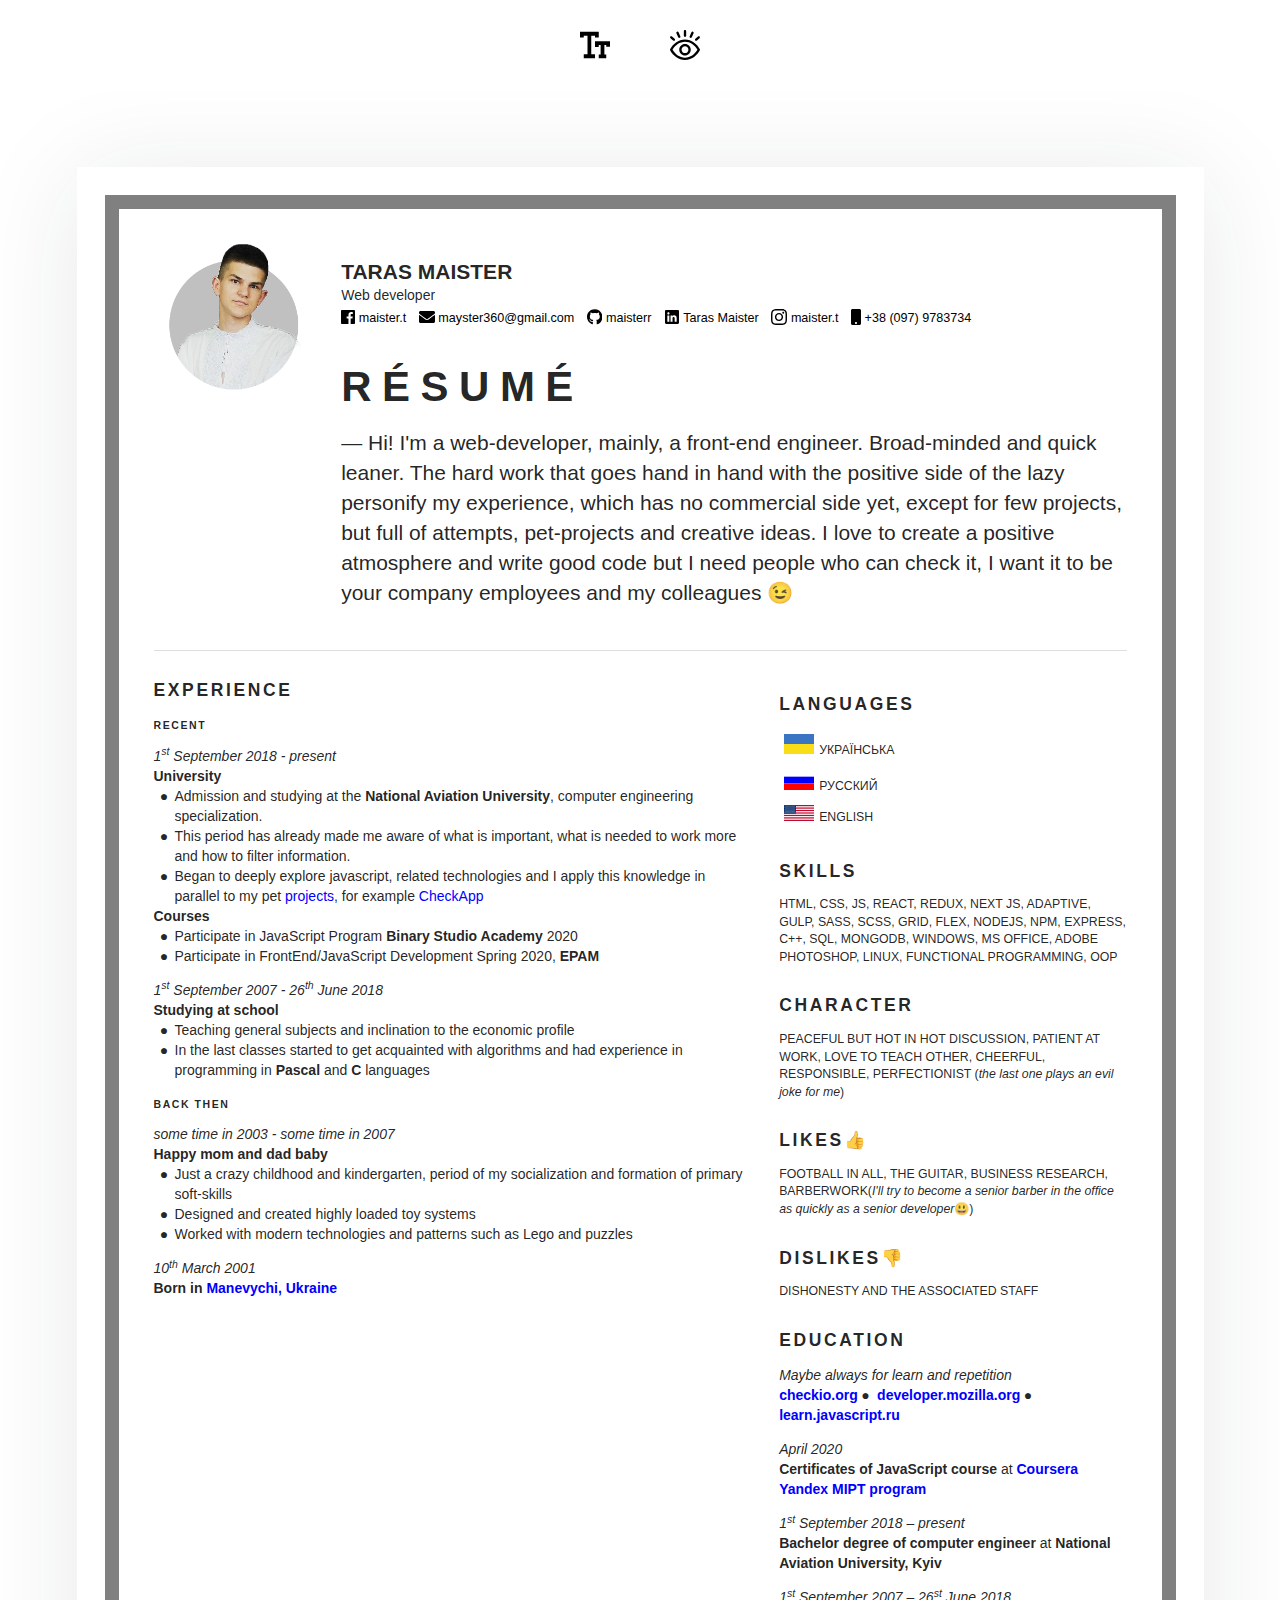
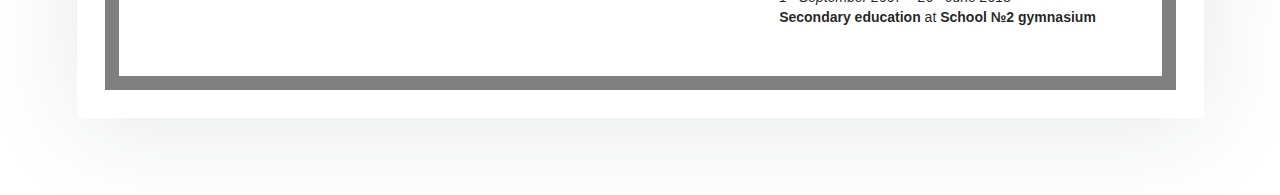
==== commit bf76b6ba: "Add accessibility features like font-size and color-invert" ====
--- a/index.html
+++ b/index.html
@@ -1,5 +1,5 @@
 <!DOCTYPE html>
-<html>
+<html lang="en">
   <head>
     <meta charset="utf-8">
     <meta http-equiv="x-ua-compatible" content="ie=edge">
@@ -43,6 +43,14 @@
     <link rel="stylesheet" href="./assets/styles/style.css">
   </head>
   <body>
+  <div class="accessibility">
+    <svg xmlns="http://www.w3.org/2000/svg" id="font-size" class="accessibility-icon" viewBox="0 0 467.765 467.765">
+      <title>Change font size</title>
+      <path d="m175.412 87.706h58.471v29.235h58.471v-87.706h-292.354v87.706h58.471v-29.235h58.471v292.353h-58.471v58.471h175.383v-58.471h-58.442z"/><path d="m233.882 175.412v87.706h58.471v-29.235h29.235v146.176h-29.235v58.471h116.941v-58.471h-29.235v-146.177h29.235v29.235h58.471v-87.706h-233.883z"/></svg>
+    <svg xmlns="http://www.w3.org/2000/svg" id="color-inversion" class="accessibility-icon" viewBox="0 0 512 512">
+      <title>Invert colors</title>
+      <g><path d="m509.796 326.874c-44.857-87.465-142.483-166.874-253.796-166.874-112.094 0-209.436 80.377-253.796 166.874-2.938 5.729-2.938 12.523 0 18.253 44.857 87.464 142.483 166.873 253.796 166.873 126.04 0 218.947-98.922 253.796-166.874 2.938-5.729 2.938-12.523 0-18.252zm-253.796 145.126c-90.776 0-166.974-60.307-212.956-136 45.473-74.855 121.428-136 212.956-136 91.137 0 167.232 60.735 212.956 136-46.194 76.038-122.697 136-212.956 136zm-249.697-360.828c7.39-8.209 20.037-8.871 28.246-1.48l44.544 40.107c8.208 7.392 8.871 20.037 1.48 28.246-7.391 8.21-20.038 8.87-28.246 1.48l-44.544-40.108c-8.208-7.39-8.871-20.036-1.48-28.245zm229.697-11.172v-80c0-11.045 8.954-20 20-20s20 8.955 20 20v80c0 11.045-8.954 20-20 20s-20-8.955-20-20zm-126.8-44.545c-4.493-10.091.045-21.913 10.136-26.406 10.092-4.493 21.913.045 26.406 10.136l30.587 68.7c4.493 10.09-.045 21.913-10.136 26.406-10.062 4.479-21.898-.014-26.406-10.136zm322.227 122.59c-7.391-8.208-6.729-20.854 1.48-28.246l44.544-40.107c8.208-7.391 20.855-6.729 28.246 1.48 7.391 8.208 6.729 20.854-1.48 28.245l-44.544 40.108c-8.211 7.392-20.856 6.727-28.246-1.48zm-95.757-70.16 30.587-68.7c4.493-10.091 16.315-14.629 26.406-10.136s14.629 16.315 10.136 26.406l-30.587 68.699c-4.513 10.137-16.36 14.609-26.406 10.137-10.09-4.493-14.628-16.315-10.136-26.406zm-79.67 129.865c-54.175 0-98.25 44.075-98.25 98.25s44.075 98.25 98.25 98.25 98.25-44.075 98.25-98.25-44.075-98.25-98.25-98.25zm0 156.5c-32.119 0-58.25-26.131-58.25-58.25s26.131-58.25 58.25-58.25 58.25 26.131 58.25 58.25-26.131 58.25-58.25 58.25z"/></g></svg>
+  </div>
   <main>
     <article>
       <div class="page" style="border-color: gray;">
@@ -133,14 +141,16 @@
                   </ul>
                 </li>
               <li>
-                <p><em>1<sup>st</sup> September 2001 - 26<sup>th</sup> June 2018</em></p>
+                <p><em>1<sup>st</sup> September 2007 - 26<sup>th</sup> June 2018</em></p>
                 <p><strong>Studying at school</strong></p>
                 <ul>
                   <li>Teaching general subjects and inclination to the economic profile</li>
                   <li>In the last classes started to get acquainted with algorithms and had experience in programming in <strong>Pascal</strong> and <strong>C</strong> languages</li>
                 </ul>
               </li>
-              <h6>Back then</h6>
+              </ul>
+                <h6>Back then</h6>
+              <ul class="timeline">
                 <li>
                   <p><em>some time in 2003 - some time in 2007</em></p>
                   <p><strong> Happy mom and dad baby</strong></p>
@@ -179,7 +189,7 @@
               </section>
               <section>
                 <h3>Dislikes&#128078;</h3>
-                <p class="tags small"><span class="nowrap">DISHONESTY AND THE ASSOCIATED STAFF <em>and coronavirus for now</em></p>
+                <p class="tags small">DISHONESTY AND THE ASSOCIATED STAFF</p>
               </section>
               <!-- Wants -->
               <section>
@@ -214,5 +224,6 @@
       </div>
     </article>
   </main>
+  <script src="./assets/scripts/main.js"></script>
   </body>
 </html>
--- a/assets/styles/base.css
+++ b/assets/styles/base.css
@@ -992,9 +992,6 @@
     background: white;
     position: relative;
 }
-main:nth-last-child(3) {
-    margin-bottom: 50vh;
-}
 footer {
     height: 50vh;
     position: fixed;
--- a/assets/styles/style.css
+++ b/assets/styles/style.css
@@ -1,5 +1,8 @@
 /* selection color*/
-::selection{
+::selection {
+    background: #c0c0c0;
+}
+::-moz-selection {
     background: #c0c0c0;
 }
 
@@ -7,6 +10,7 @@
 .contacts li a.instagram:hover {
     color: #c13584;
 }
+
 .contacts li a.linkedin:hover {
     color: #0e76a8;
 }
@@ -14,30 +18,35 @@
 .contacts li a.phone:hover {
     color: #008000;
 }
+
 .contacts li a.mail:hover {
     color: #D44638;
 }
 
 /* avatar sizing */
-.avatar{
+.avatar {
     max-width: 10rem;
 }
 
 /* flags */
-.flag{
+.flag {
     display: block;
 }
-.flag::before{
+
+.flag::before {
     display: inline-block;
     width: 40px;
     padding: 5px;
 }
-.ua::before{
+
+.ua::before {
     content: url('[data-uri]');
 }
+
 .ru::before {
     content: url('[data-uri]');
 }
+
 .en::before {
     content: url('[data-uri]');
 }
@@ -47,4 +56,28 @@
     margin-bottom: 1em;
 }
 
-/* invert */+/* accessibility */
+.accessibility {
+    background: white;
+    display: flex;
+    justify-content: center;
+}
+
+.accessibility svg {
+    margin: 20px;
+}
+
+.accessibility-icon {
+    cursor: pointer;
+    padding: 10px;
+    border-radius: 5px;
+    height: 50px;
+    width: 50px;
+}
+
+.accessibility .accessibility-icon:hover {
+    background: #c0c0c0;
+}
+.accessibility .accessibility-icon:active {
+    background: gray;
+}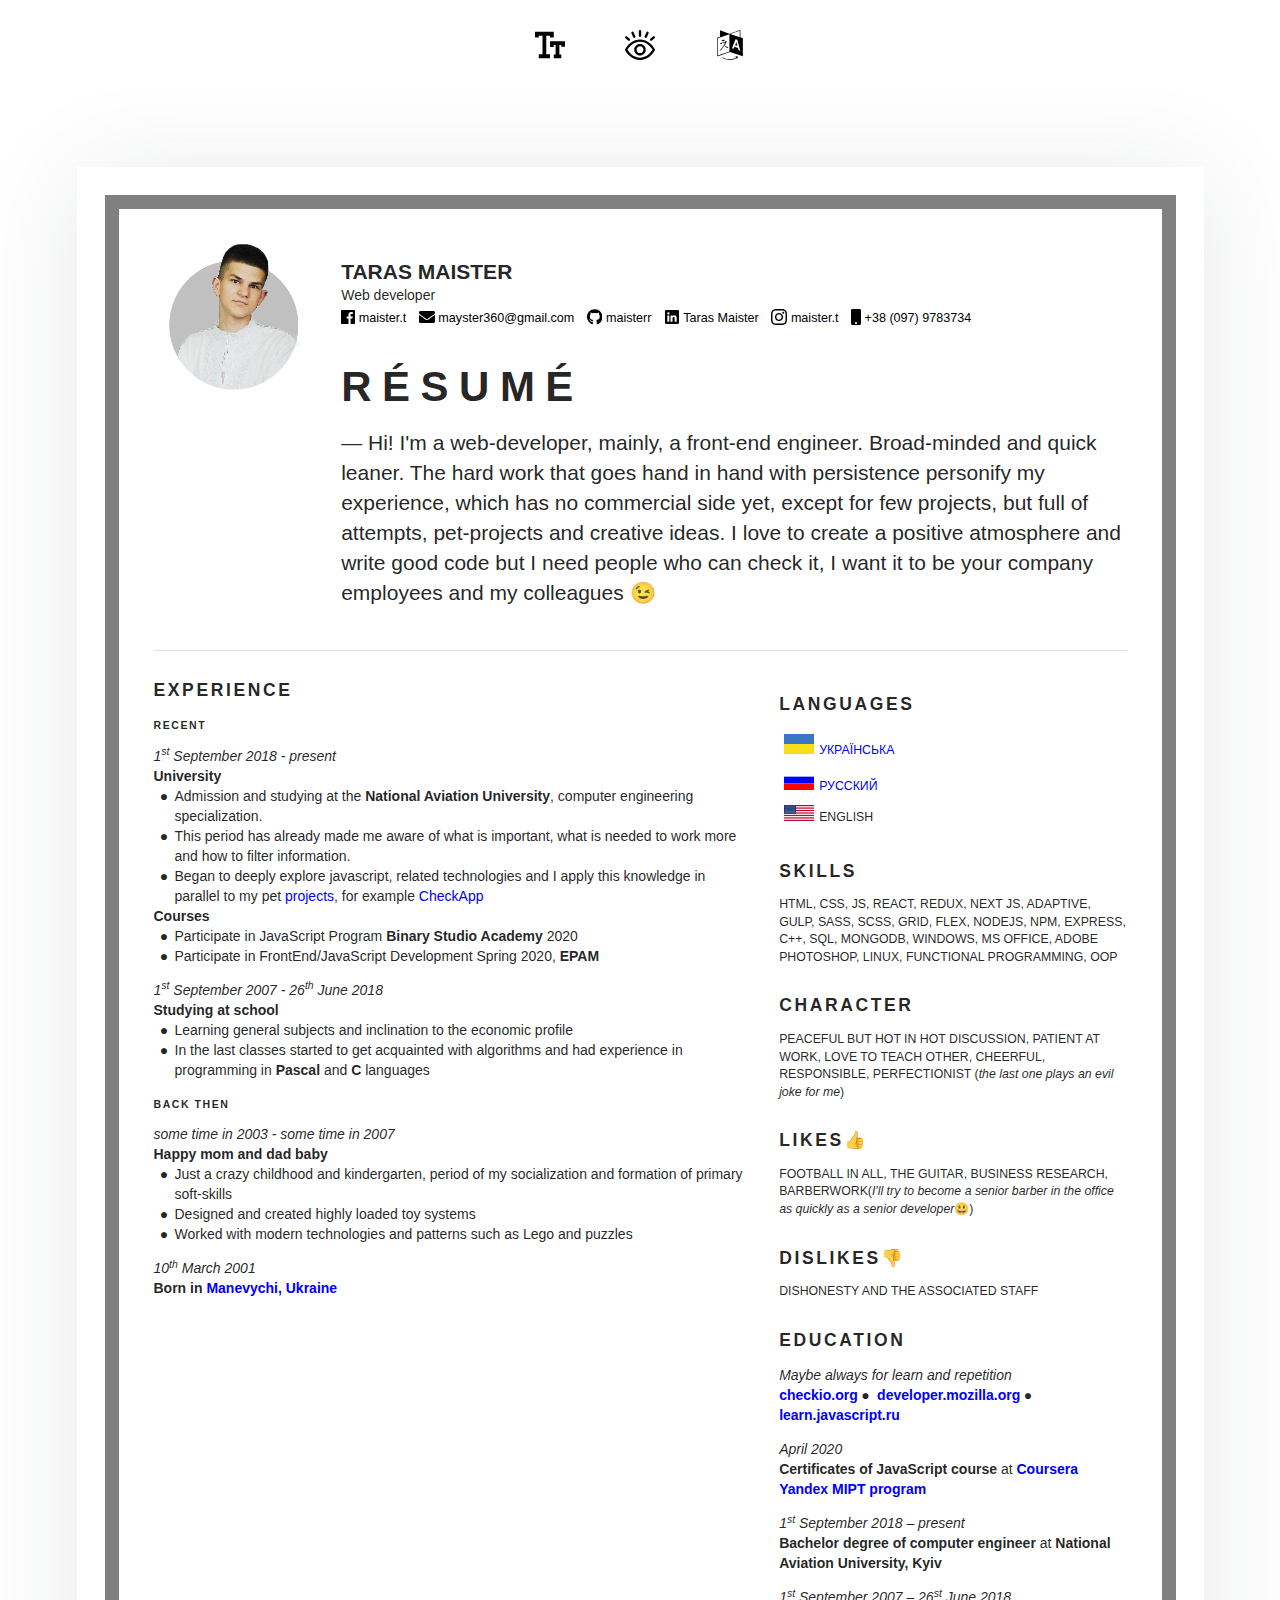
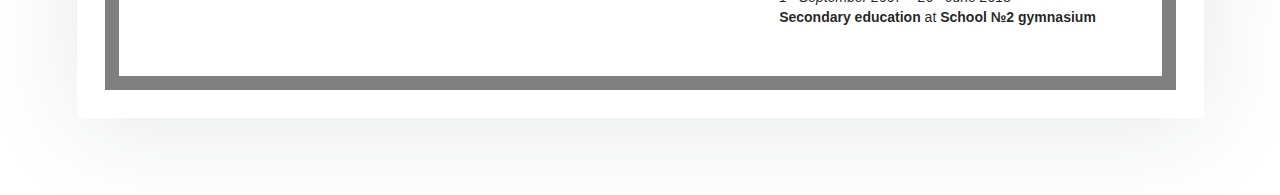
==== commit b51b2909: "update main description" ====
--- a/index.html
+++ b/index.html
@@ -12,8 +12,8 @@
     <meta name="twitter:card" content="summary_large_image">
     <meta name="viewport" content="width=device-width, initial-scale=1">
     <meta name="theme-color" content="white">
-    <meta property="og:description" content="&mdash; Hi! I'm a software developer, specifically, a front-end engineer. Broad-minded and quick leaner.
-The hard work that goes hand in hand with the positive side of the lazy personify my experience, which has no commercial side yet, except for few projects, but full of attempts, pet-projects and creative ideas. I love to create a positive atmosphere and write good code but i need people who can check it, i want it to be your company employees and my colleagues.">
+    <meta property="og:description" content="&mdash; Hi! I'm a web-developer, mainly, a front-end engineer. Broad-minded and quick leaner.
+                    The hard work that goes hand in hand with persistence personify my experience, which has no commercial side yet, except for few projects, but full of attempts, pet-projects and creative ideas. I love to create a positive atmosphere and write good code but I need people who can check it, I want it to be your company employees and my colleagues.">
     <meta property="og:locale" content="en_US">
     <meta property="og:title" content="Taras Maister &mdash; Résumé">
     <meta property="og:type" content="website">
@@ -50,6 +50,9 @@
     <svg xmlns="http://www.w3.org/2000/svg" id="color-inversion" class="accessibility-icon" viewBox="0 0 512 512">
       <title>Invert colors</title>
       <g><path d="m509.796 326.874c-44.857-87.465-142.483-166.874-253.796-166.874-112.094 0-209.436 80.377-253.796 166.874-2.938 5.729-2.938 12.523 0 18.253 44.857 87.464 142.483 166.873 253.796 166.873 126.04 0 218.947-98.922 253.796-166.874 2.938-5.729 2.938-12.523 0-18.252zm-253.796 145.126c-90.776 0-166.974-60.307-212.956-136 45.473-74.855 121.428-136 212.956-136 91.137 0 167.232 60.735 212.956 136-46.194 76.038-122.697 136-212.956 136zm-249.697-360.828c7.39-8.209 20.037-8.871 28.246-1.48l44.544 40.107c8.208 7.392 8.871 20.037 1.48 28.246-7.391 8.21-20.038 8.87-28.246 1.48l-44.544-40.108c-8.208-7.39-8.871-20.036-1.48-28.245zm229.697-11.172v-80c0-11.045 8.954-20 20-20s20 8.955 20 20v80c0 11.045-8.954 20-20 20s-20-8.955-20-20zm-126.8-44.545c-4.493-10.091.045-21.913 10.136-26.406 10.092-4.493 21.913.045 26.406 10.136l30.587 68.7c4.493 10.09-.045 21.913-10.136 26.406-10.062 4.479-21.898-.014-26.406-10.136zm322.227 122.59c-7.391-8.208-6.729-20.854 1.48-28.246l44.544-40.107c8.208-7.391 20.855-6.729 28.246 1.48 7.391 8.208 6.729 20.854-1.48 28.245l-44.544 40.108c-8.211 7.392-20.856 6.727-28.246-1.48zm-95.757-70.16 30.587-68.7c4.493-10.091 16.315-14.629 26.406-10.136s14.629 16.315 10.136 26.406l-30.587 68.699c-4.513 10.137-16.36 14.609-26.406 10.137-10.09-4.493-14.628-16.315-10.136-26.406zm-79.67 129.865c-54.175 0-98.25 44.075-98.25 98.25s44.075 98.25 98.25 98.25 98.25-44.075 98.25-98.25-44.075-98.25-98.25-98.25zm0 156.5c-32.119 0-58.25-26.131-58.25-58.25s26.131-58.25 58.25-58.25 58.25 26.131 58.25 58.25-26.131 58.25-58.25 58.25z"/></g></svg>
+    <svg xmlns="http://www.w3.org/2000/svg" id="language-switch" class="accessibility-icon" viewBox="0 0 1792 1792">
+      <title>Change language</title>
+      <path d="M782 1078q-1 3-12.5-.5t-31.5-11.5l-20-9q-44-20-87-49-7-5-41-31.5t-38-28.5q-67 103-134 181-81 95-105 110-4 2-19.5 4t-18.5 0q6-4 82-92 21-24 85.5-115t78.5-118q17-30 51-98.5t36-77.5q-8-1-110 33-8 2-27.5 7.5t-34.5 9.5-17 5q-2 2-2 10.5t-1 9.5q-5 10-31 15-23 7-47 0-18-4-28-21-4-6-5-23 6-2 24.5-5t29.5-6q58-16 105-32 100-35 102-35 10-2 43-19.5t44-21.5q9-3 21.5-8t14.5-5.5 6 .5q2 12-1 33 0 2-12.5 27t-26.5 53.5-17 33.5q-25 50-77 131l64 28q12 6 74.5 32t67.5 28q4 1 10.5 25.5t4.5 30.5zm-205-486q3 15-4 28-12 23-50 38-30 12-60 12-26-3-49-26-14-15-18-41l1-3q3 3 19.5 5t26.5 0 58-16q36-12 55-14 17 0 21 17zm698 129l63 227-139-42zm-1108 800l694-232v-1032l-694 233v1031zm1241-317l102 31-181-657-100-31-216 536 102 31 45-110 211 65zm-503-962l573 184v-380zm311 1323l158 13-54 160-40-66q-130 83-276 108-58 12-91 12h-84q-79 0-199.5-39t-183.5-85q-8-7-8-16 0-8 5-13.5t13-5.5q4 0 18 7.5t30.5 16.5 20.5 11q73 37 159.5 61.5t157.5 24.5q95 0 167-14.5t157-50.5q15-7 30.5-15.5t34-19 28.5-16.5zm448-1079v1079l-774-246q-14 6-375 127.5t-368 121.5q-13 0-18-13 0-1-1-3v-1078q3-9 4-10 5-6 20-11 106-35 149-50v-384l558 198q2 0 160.5-55t316-108.5 161.5-53.5q20 0 20 21v418z"/></svg>
   </div>
   <main>
     <article>
@@ -111,7 +114,7 @@
                 <div class="sixteen wide column">
                   <h2>Résumé</h2>
                   <p>&mdash; Hi! I'm a web-developer, mainly, a front-end engineer. Broad-minded and quick leaner.
-                    The hard work that goes hand in hand with the positive side of the lazy personify my experience, which has no commercial side yet, except for few projects, but full of attempts, pet-projects and creative ideas. I love to create a positive atmosphere and write good code but I need people who can check it, I want it to be your company employees and my colleagues &#128521;</p>
+                    The hard work that goes hand in hand with persistence personify my experience, which has no commercial side yet, except for few projects, but full of attempts, pet-projects and creative ideas. I love to create a positive atmosphere and write good code but I need people who can check it, I want it to be your company employees and my colleagues &#128521;</p>
                 </div>
               </div>
             </div>
@@ -144,7 +147,7 @@
                 <p><em>1<sup>st</sup> September 2007 - 26<sup>th</sup> June 2018</em></p>
                 <p><strong>Studying at school</strong></p>
                 <ul>
-                  <li>Teaching general subjects and inclination to the economic profile</li>
+                  <li>Learning general subjects and inclination to the economic profile</li>
                   <li>In the last classes started to get acquainted with algorithms and had experience in programming in <strong>Pascal</strong> and <strong>C</strong> languages</li>
                 </ul>
               </li>
@@ -170,8 +173,8 @@
               <section>
                 <h3>Languages</h3>
                 <p class="tags small">
-                  <span class="flag ua">УКРАЇНСЬКА</span>
-                  <span class="flag ru">РУССКИЙ</span>
+                  <a href="./uk" rel="external"><span class="flag ua">УКРАЇНСЬКА</span></a>
+                  <a href="./ru" rel="external"><span class="flag ru">РУССКИЙ</span></a>
                   <span class="flag en">ENGLISH</span>
                 </p>
               </section>
--- a/assets/styles/style.css
+++ b/assets/styles/style.css
@@ -66,6 +66,9 @@
 .accessibility svg {
     margin: 20px;
 }
+.accessibility svg path{
+    pointer-events: none;
+}
 
 .accessibility-icon {
     cursor: pointer;
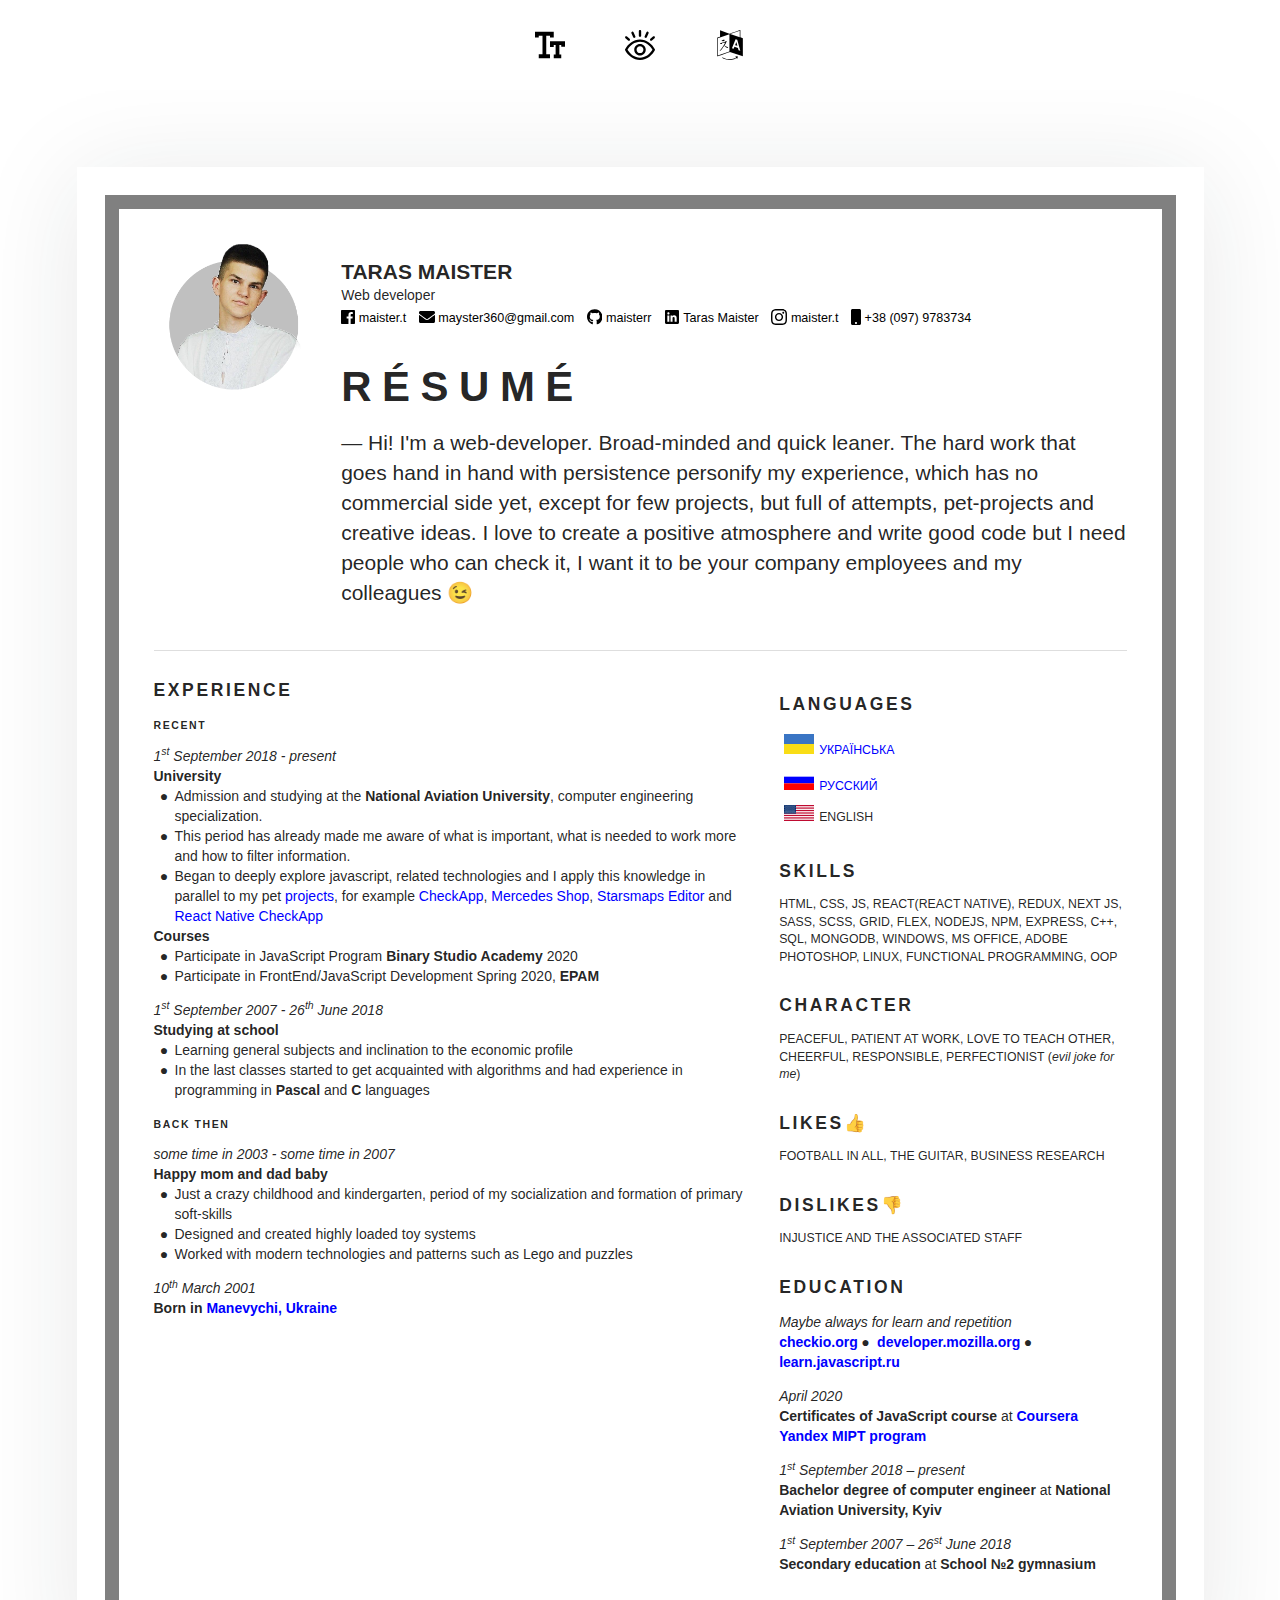
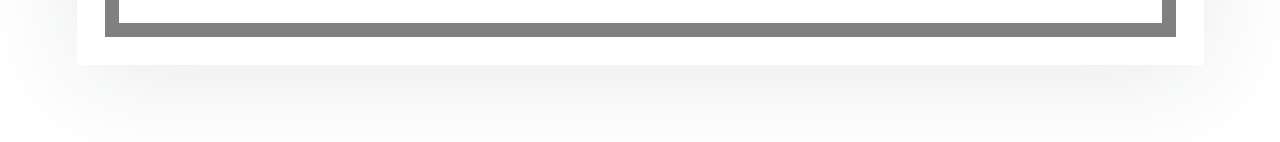
==== commit 62e3b59e: "add new information" ====
--- a/index.html
+++ b/index.html
@@ -113,7 +113,7 @@
                 </div>
                 <div class="sixteen wide column">
                   <h2>Résumé</h2>
-                  <p>&mdash; Hi! I'm a web-developer, mainly, a front-end engineer. Broad-minded and quick leaner.
+                  <p>&mdash; Hi! I'm a web-developer. Broad-minded and quick leaner.
                     The hard work that goes hand in hand with persistence personify my experience, which has no commercial side yet, except for few projects, but full of attempts, pet-projects and creative ideas. I love to create a positive atmosphere and write good code but I need people who can check it, I want it to be your company employees and my colleagues &#128521;</p>
                 </div>
               </div>
@@ -135,7 +135,7 @@
                   <ul>
                     <li>Admission and studying at the <strong>National Aviation University</strong>, computer engineering specialization.</li>
                     <li>This period has already made me aware of what is important, what is needed to work more and how to filter information.</li>
-                    <li>Began to deeply explore javascript, related technologies and I apply this knowledge in parallel to my pet <a href="https://github.com/maisteRR?tab=repositories">projects</a>, for example <a href="https://github.com/maisteRR/checkApp">CheckApp</a></li>
+                    <li>Began to deeply explore javascript, related technologies and I apply this knowledge in parallel to my pet <a target="_blank" href="https://github.com/maisteRR?tab=repositories">projects</a>, for example <a target="_blank" href="https://maistercheckapp.herokuapp.com">CheckApp</a>, <a target="_blank" href="https://mercedesshop.herokuapp.com">Mercedes Shop</a>,  <a target="_blank" href="http://starsmaps.herokuapp.com/editor">Starsmaps Editor</a> and <a target="_blank" href="https://appetize.io/app/19wju0crb3acv0rdtg2j73radm">React Native CheckApp</a></li>
                   </ul>
                   <p><strong>Courses</strong></p>
                   <ul>
@@ -180,19 +180,19 @@
               </section>
               <section>
                 <h3>Skills</h3>
-                <p class="tags small">HTML, CSS, JS, REACT, REDUX, NEXT JS, ADAPTIVE, GULP, SASS, SCSS, GRID, FLEX, NODEJS, NPM, EXPRESS, C++, SQL, MONGODB, WINDOWS, MS OFFICE, ADOBE PHOTOSHOP, LINUX, FUNCTIONAL PROGRAMMING, OOP</p>
+                <p class="tags small">HTML, CSS, JS, REACT(REACT NATIVE), REDUX, NEXT JS, SASS, SCSS, GRID, FLEX, NODEJS, NPM, EXPRESS, C++, SQL, MONGODB, WINDOWS, MS OFFICE, ADOBE PHOTOSHOP, LINUX, FUNCTIONAL PROGRAMMING, OOP</p>
               </section>
               <section>
                 <h3>Character</h3>
-                <p class="tags small">PEACEFUL BUT HOT IN HOT DISCUSSION, PATIENT AT WORK, LOVE TO TEACH OTHER, CHEERFUL, RESPONSIBLE, PERFECTIONIST (<em>the last one plays an evil joke for me</em>)</p>
+                <p class="tags small">PEACEFUL, PATIENT AT WORK, LOVE TO TEACH OTHER, CHEERFUL, RESPONSIBLE, PERFECTIONIST (<em>evil joke for me</em>)</p>
               </section>
               <section>
                 <h3>Likes&#128077;</h3>
-                <p class="tags small">FOOTBALL IN ALL, THE GUITAR, BUSINESS RESEARCH, BARBERWORK(<em>I'll try to become a senior barber in the office as quickly as a senior developer</em>&#128515;)</p>
+                <p class="tags small">FOOTBALL IN ALL, THE GUITAR, BUSINESS RESEARCH</p>
               </section>
               <section>
                 <h3>Dislikes&#128078;</h3>
-                <p class="tags small">DISHONESTY AND THE ASSOCIATED STAFF</p>
+                <p class="tags small">INJUSTICE AND THE ASSOCIATED STAFF</p>
               </section>
               <!-- Wants -->
               <section>
